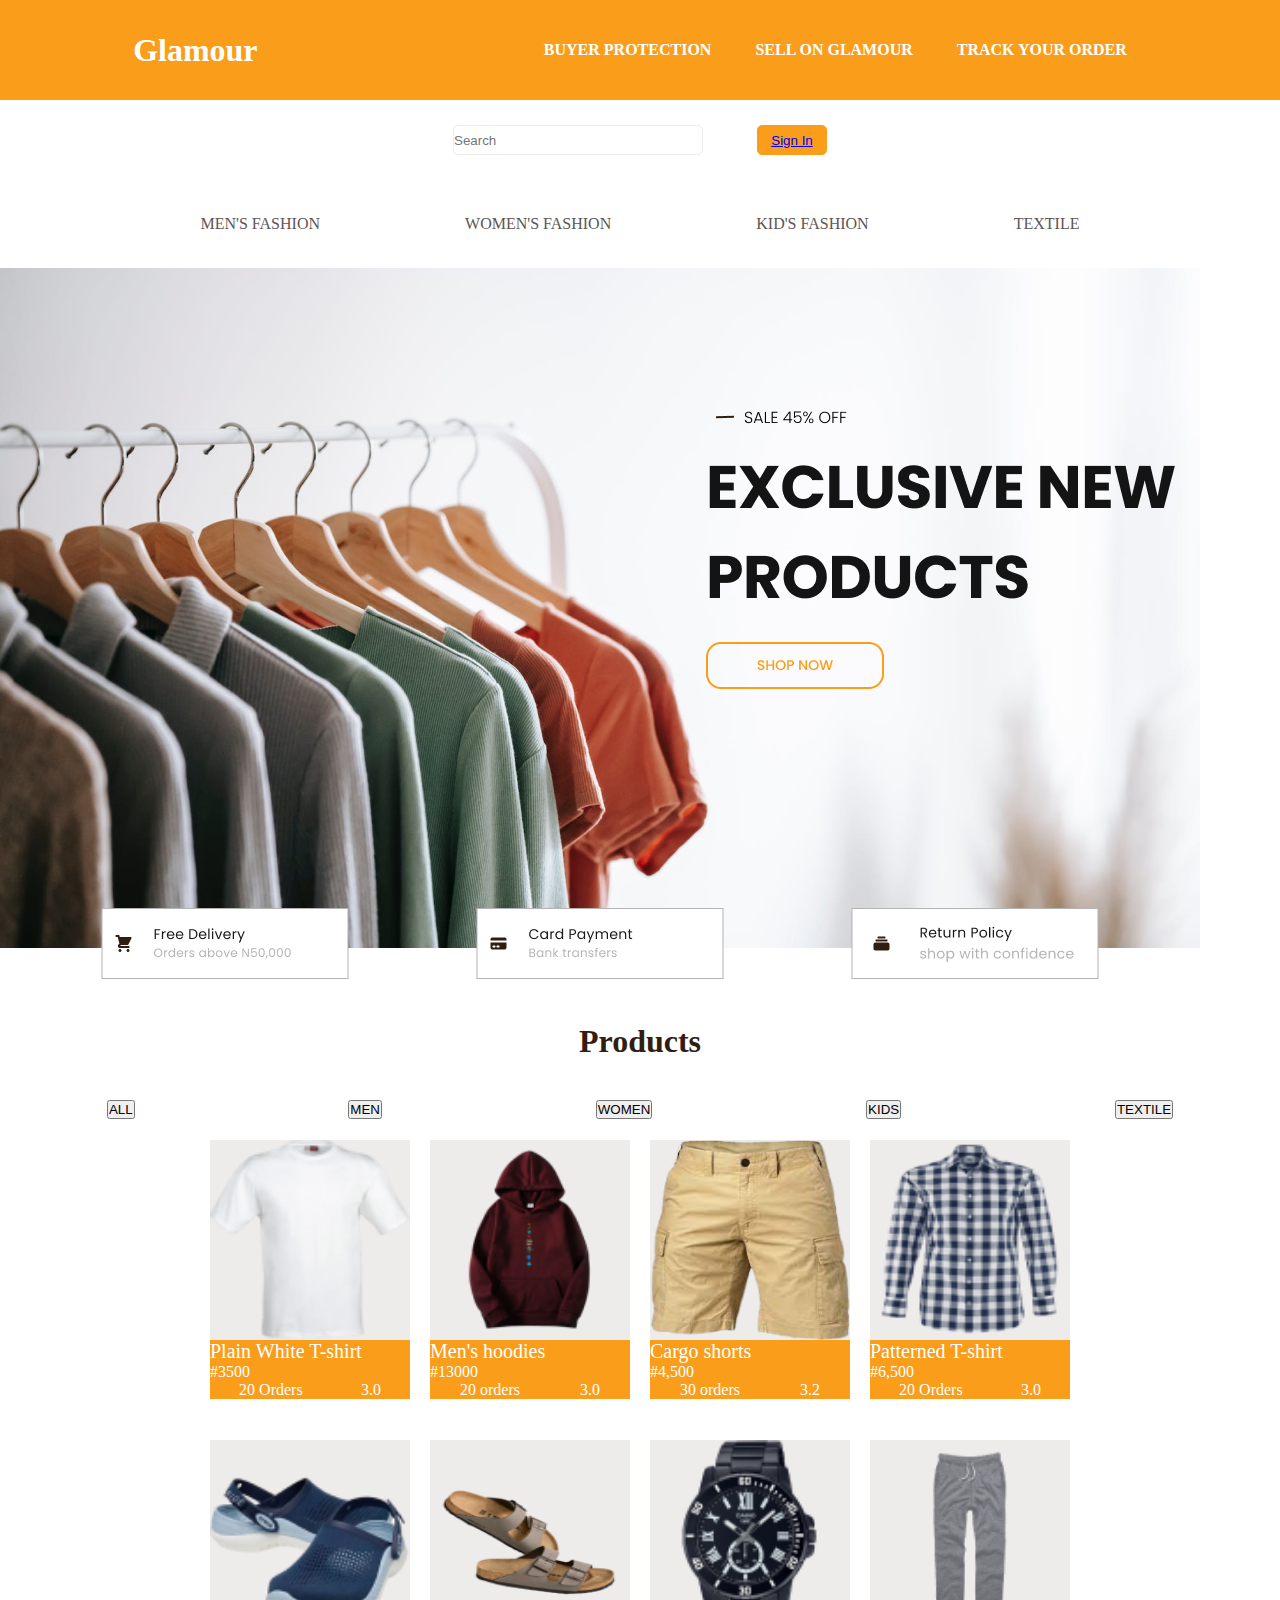
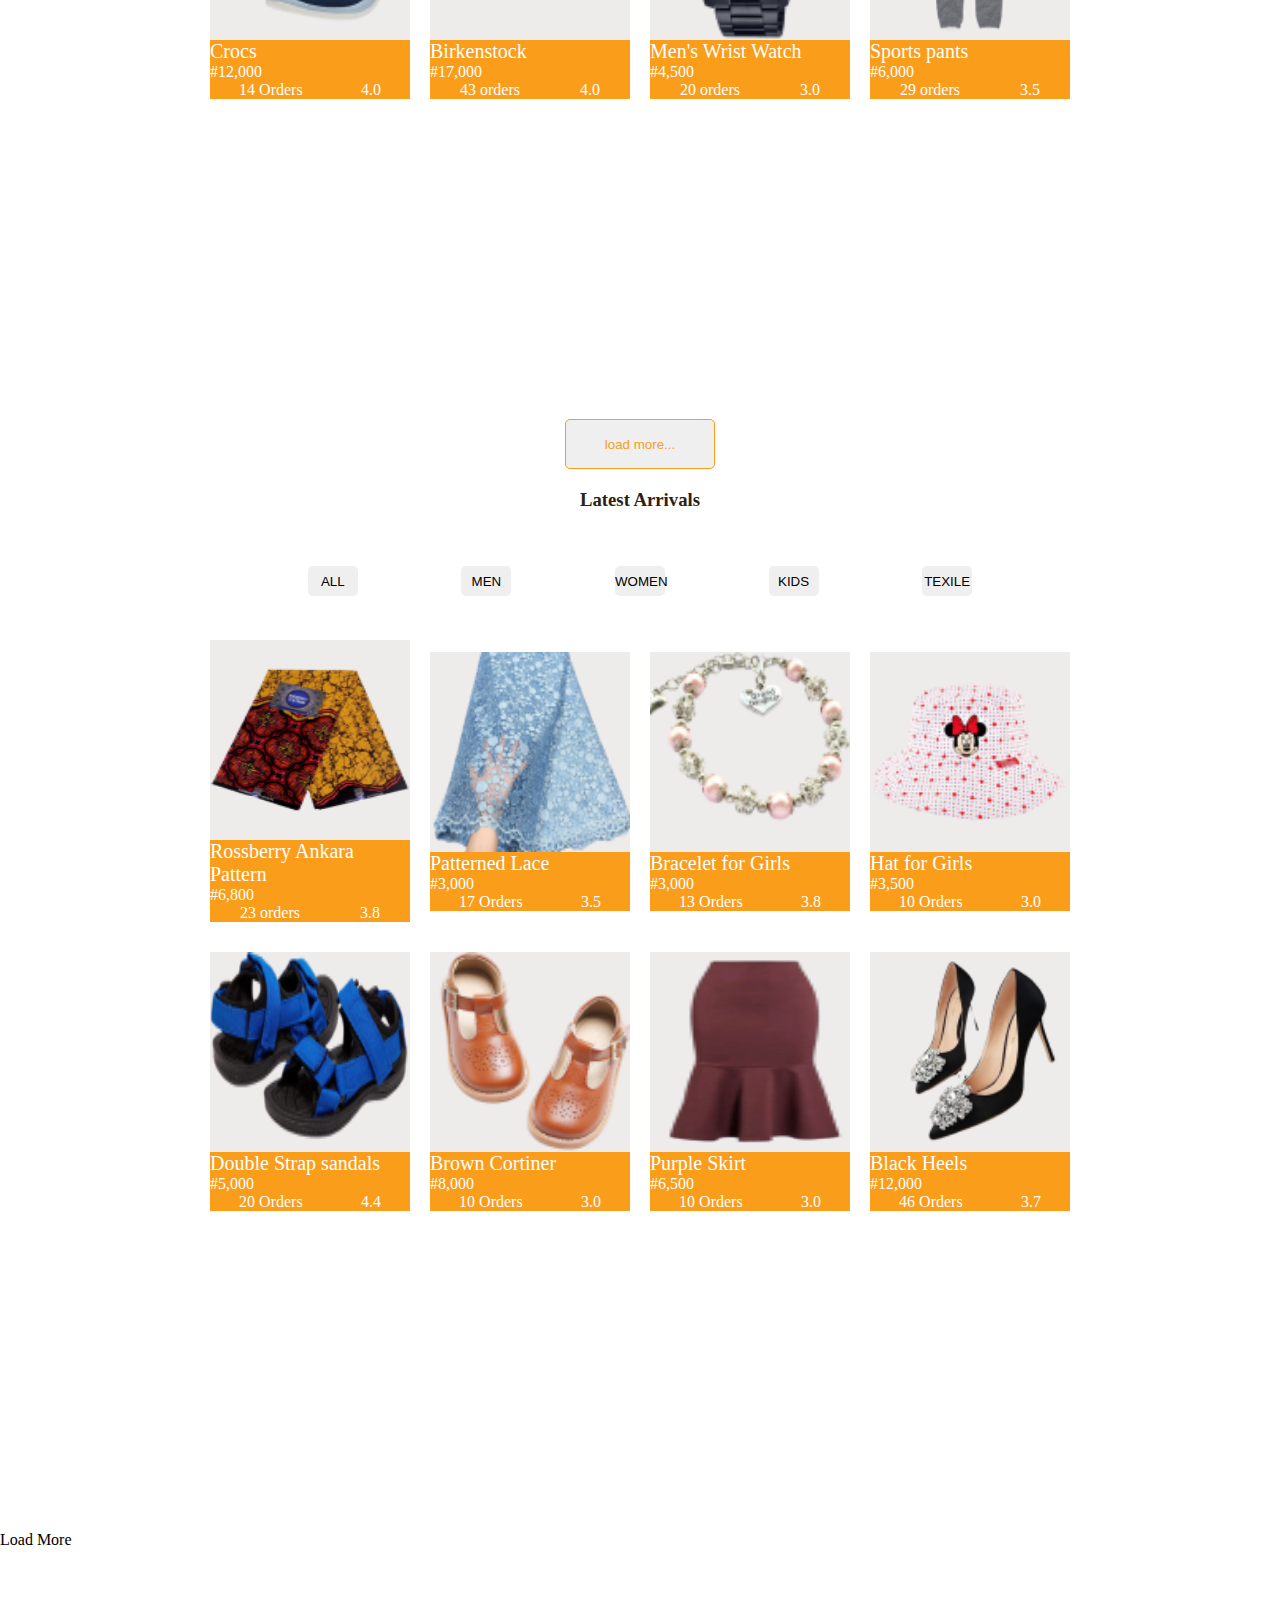
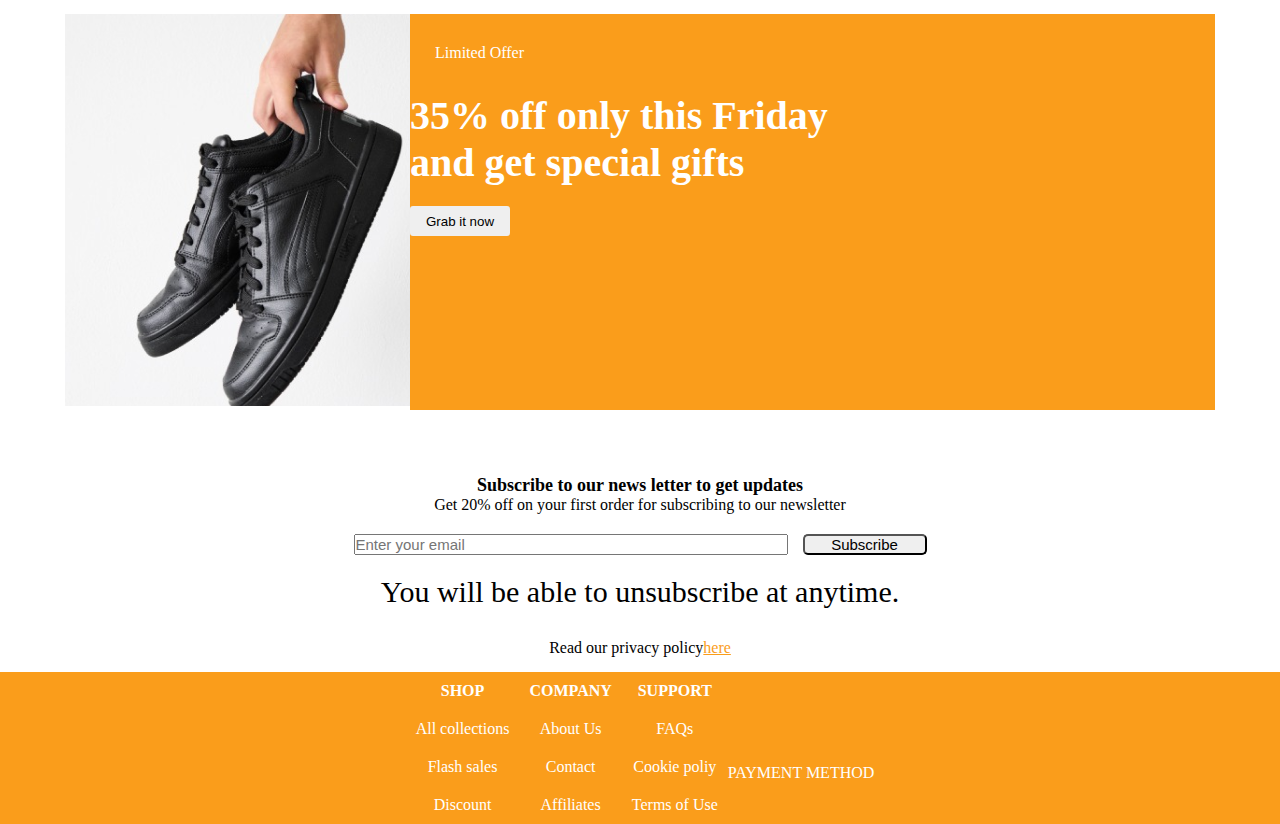
==== index.html @ 77c16233 "made some changes" ====
<!DOCTYPE html>
<html lang="en">
  <head>
    <meta charset="UTF-8" />
    <meta name="viewport" content="width=device-width, initial-scale=1.0" />
    <title>Landing Page</title>
    <link rel="stylesheet" href="style.css" />
    <link
      rel="stylesheet"
      href="https://cdnjs.cloudflare.com/ajax/libs/font-awesome/6.4.0/css/all.min.css"
      integrity="sha512-iecdLmaskl7CVkqkXNQ/ZH/XLlvWZOJyj7Yy7tcenmpD1ypASozpmT/E0iPtmFIB46ZmdtAc9eNBvH0H/ZpiBw=="
      crossorigin="anonymous"
      referrerpolicy="no-referrer"/>
      
    </head>
    <body>
        <div class="container">
            <div class="header">
                <h1 class="logo">Glamour</h1>
                <div class="navbar">
                    <ul class="navbar">
                        <li><a href="#">Buyer Protection</a></li>
                        <li class="navbar"><a href="#">Sell on Glamour</a></li>
                        <li class="navbar"><a href="#">Track your order</a></li>
                    </ul>
                </div>
            </div>
            <div class="search">
                <form>
                    <i class="fa-solid fa-magnifying-glass"></i>
                    <input type="text" placeholder="Search" />
                    <button><a href="./sign.html">Sign In</a></button>
                </form>
            </div>
            <div class="fashion">
                <ul>
                    <li><a href="./FASHIONS/mens-fashion.html">Men's fashion</a></li>
                    <li><a href="/FASHIONS/womens-fashion.html">Women's fashion</a></li>
                    <li><a href="./FASHIONS/kids-fashion.html"> Kid's fashion</a></li>
                    <li><a href="./FASHIONS/textile.html">Textile</a></li>
                </ul>
            </div>
            <div class="cloth-image"><img src="image folder/Group 168.png" alt="" /></div>
            <div class="product">
                <h1>Products</h1>
                <div class="nav">
                    <button>All</button>
                    <button>Men</button>
                    <button>Women</button>
                    <button>Kids</button>
                    <button>Textile</button>
                </div>
            </div>
            <div class="items">
                <div class="flex">
                    <div class="item-container">
                        <div class="items-image">
                            <img src="image folder/white.png" class="images" alt="glamour sell">
                        </div>
                        <div class="content">
                            <span>Plain White T-shirt</span>
                            <div class="price">#3500</div>
                            <div class="outline">
                                <div class="orders">20 Orders</div>
                                <div class="star"><i class="fa-solid fa-star"></i></div>
                                <div class="rate">3.0</div>
                            </div>
                            <div class="end-icon">
                                <i class="fa-solid fa-cart-shopping"></i>
                            </div>
                        </div>
                    </div>
                    <div class="item-container">
                        <div class="item-image"><img src="image folder/hoodie.png" class="images" alt="glamour sell"></div>
                        <div class="content">
                            <span>Men's hoodies</span>
                            <div class="price">#13000</div>
                            <div class="outline">
                                <div class="orders">20 orders</div>
                                <div class="star"><i class="fa-solid fa-star"></i></div>
                                <div class="rate">3.0</div>
                            </div>
                            <div class="end-icon">
                                <i class="fa-solid fa-cart-shopping"></i>
                            </div>
                        </div>
                    </div>
                    <div class="item-container">
                        <div class="item-image"><img src="image folder/brown.png" class="images" alt="glamour sell" /></div>
                        <div class="content">
                            <span>Cargo shorts</span>
                            <div class="price">#4,500</div>
                            <div class="outline">
                                <div class="orders">30 orders</div>
                                <div class="star"><i class="fa-solid fa-star"></i></div>
                                <div class="rate">3.2</div>
                            </div>
                            <div class="end-icon"><i class="fa-solid fa-cart-shopping"></i></div>
                        </div>
                    </div>
                    <div class="item-container">
                        <div class="item-image"><img src="image folder/shirt.png" class="images" alt="" /></div>
                        <div class="content">
                            <span>Patterned T-shirt</span>
                            <div class="price">#6,500</div>
                            <div class="outline">
                                <div class="orders">20 Orders</div>
                                <div class="star"><i class="fa-solid fa-star"></i></div>
                                <div class="rate">3.0</div>
                            </div>
                            <div class="end-icon"><i class="fa-solid fa-cart-shopping"></i></div>
                        </div>
                    </div>
                </div>
                <div class="flex">
                    <div class="item-container">
                        <div class="item-image"><img src="image folder/crocks.png" class="images" alt="glamour"></div>
                        <div class="content">
                            <span>Crocs</span>
                            <div class="price">#12,000</div>
                            <div class="outline">
                                <div class="order">14 Orders</div>
                                <div class="star"><i class="fa-solid fa-star"></i></div>
                                <div class="rate">4.0</div>
                            </div>
                            <div class="end-icon"><i class="fa-solid fa-cart-shopping"></i></div>
                        </div>
                    </div>
                    <div class="item-container">
                        <div class="item-image"><img src="image folder/briken.png" class="images" alt="glamour sell" /></div>
                        <div class="content">
                            <span>Birkenstock</span>
                            <div class="price">#17,000</div>
                            <div class="outline">
                                <div class="orders">43 orders</div>
                                <div class="star"><i class="fa-solid fa-star"></i></div>
                                <div class="rate">4.0</div>
                            </div>
                            <div class="end-icon"><i class="fa-solid fa-cart-shopping"></i></div>
                        </div>
                    </div>
                    <div class="item-container">
                        <div class="item-image"><img src="image folder/watch.png" class="images" alt="glamour sell" /></div>
                        <div class="content">
                            <span>Men's Wrist Watch</span>
                            <div class="price">#4,500</div>
                            <div class="outline">
                                <div class="orders">20 orders</div>
                                <div class="star"><i class="fa-solid fa-star"></i></div>
                                <div class="rate">3.0</div>
                            </div>
                            <div class="end-icon"><i class="fa-solid fa-cart-shopping"></i></div>
                        </div>
                    </div>
                    <div class="item-container">
                        <div class="item-image"><img src="image folder/short.png" class="images" alt="" /></div>
                        <div class="content">
                            <span>Sports pants</span>
                            <div class="price">#6,000</div>
                            <div class="outline">
                                <div class="orders">29 orders</div>
                                <div class="star"><i class="fa-solid fa-star"></i></div>
                                <div class="rate">3.5</div>
                            </div>
                            <div class="end-icon"><i class="fa-solid fa-cart-shopping"></i></div>
                        </div>
                    </div>
                </div>
            </div>
            <div class="btn">
                <button>load more...</button>
            </div>
            <div class="wrap">
                <div class="latest">
                    <h3>Latest Arrivals</h3>
                    <div class="arrivals-for">
                        <button>All</button>
                        <button>Men</button>
                        <button>Women</button>
                        <button>Kids</button>
                        <button>Texile</button>
                    </div>
                </div>
            </div>
            <div class="items">
                <div class="flex">
                    <div class="item-container">
                        <div class="item-image"><img src="image folder/ankara.png" class="images" alt="glamour collection"/></div>
                        <div class="content">
                            <span>Rossberry Ankara Pattern</span>
                            <div class="price">#6,800</div>
                            <div class="outline">
                                <div class="orders">23 orders</div>
                                <div class="star"><i class="fa-solid fa-star"></i></div>
                                <div class="rate">3.8</div>
                            </div>
                            <div class="end-icon"><i class="fa-solid fa-cart-shopping"></i></div>
                        </div>
                    </div>
                    <div class="item-container">
                        <div class="item-image"><img src="image folder/lace.png" class="images" alt="glamour collection" /></div>
                        <div class="content">
                            <span>Patterned Lace</span>
                            <div class="price">#3,000</div>
                            <div class="outline">
                                <div class="orders">17 Orders</div>
                                <div class="rate"><i class="fa-solid fa-star"></i></div>
                                <div class="rate">3.5</div>
                            </div>
                            <div class="end-icon"><i class="fa-solid fa-cart-shopping"></i></div>
                        </div>
                    </div>
                    <div class="item-container">
                        <div class="item-image"><img src="image folder/nickel.png" class="images" alt="" /></div>
                        <div class="content">
                            <span>Bracelet for Girls</span>
                            <div class="price">#3,000</div>
                            <div class="outline">
                                <div class="orders">13 Orders</div>
                                <div class="star"><i class="fa-solid fa-star"></i></div>
                                <div class="rate">3.8</div>
                            </div>
                            <div class="end-icon"><i class="fa-solid fa-cart-shopping"></i></div>
                        </div>
                    </div>
                    <div class="item-container">
                        <div class="item-image"><img src="image folder/mick.png" class="images" alt="glamour collection" /></div>
                        <div class="content">
                            <span>Hat for Girls</span>
                            <div class="price">#3,500</div>
                            <div class="outline">
                                <div class="order">10 Orders</div>
                                <div class="star"><i class="fa-solid fa-star"></i></div>
                                <div class="rate">3.0</div>
                            </div>
                            <div class="end-icon"><i class="fa-solid fa-cart-shopping"></i></div>
                        </div>
                    </div>
                </div>
                <div class="flex">
                    <div class="item-container">
                        <div class="item-image"><img src="sandals.png" class="images" alt="glamour sell"></div>
                        <div class="content">
                            <span>Double Strap sandals</span>
                            <div class="price">#5,000</div>
                            <div class="outline">
                                <div class="order">20 Orders</div>
                                <div class="star"><i class="fa-solid fa fa-star"></i></div>
                                <div class="rate">4.4</div>
                            </div>
                            <div class="end-icon"><i class="fa-solid fa-cart-shopping"></i></div>
                        </div>
                    </div>
                    <div class="item-container">
                        <div class="item-image"><img src="image folder/coob.png" class="images" alt="glamour collection" /></div>
                        <div class="content">
                            <span>Brown Cortiner</span>
                            <div class="price">#8,000</div>
                            <div class="outline">
                                <div class="order">10 Orders</div>
                                <div class="star"><i class="fa-solid fa-star"></i></div>
                                <div class="rate">3.0</div>
                            </div>
                            <div class="end-icon"><i class="fa-solid fa-cart-shopping"></i></div>
                        </div>
                    </div>
                    <div class="item-container">
                        <div class="item-image"><img src="skirt.png" class="images" alt="glamour collection" /></div>
                        <div class="content">
                            <span>Purple Skirt</span>
                            <div class="price">#6,500</div>
                            <div class="outline">
                                <div class="order">10 Orders</div>
                                <div class="star"><i class="fa-solid fa-star"></i></div>
                                <div class="rate">3.0</div>
                            </div>
                            <div class="end-icon"><i class="fa-solid fa-cart-shopping"></i></div>
                        </div>
                     </div>
                    <div class="item-container">
                        <div class="item-image"><img src="heel.png" class="images" alt="glamour collection" /></div>
                        <div class="content">
                            <span>Black Heels</span>
                            <div class="price">#12,000</div>
                            <div class="outline">
                                <div class="order">46 Orders</div>
                                <div class="star"><i class="fa-solid fa-star"></i></div>
                                <div class="rate">3.7</div>
                            </div>
                            <div class="end-icon"><i class="fa-solid fa-cart-shopping"></i></div>
                        </div>
                    </div>
                </div>
            </div>
            <div class="load-more">Load More</div>
            <div class="sneakers-content">
                <div class="sneakers"><img src="image folder/sneakers.png" class="black" alt="" /></div>
                <div class="limited-offer">
                    <p>Limited Offer</p>
                    <span><b>35% off only this Friday<br> and get special gifts</b></span>
                    <div class="grab">
                        <button class="grab">Grab it now</button>
                    </div>
                </div>
            </div>
            <div class="sub">
                <h3>Subscribe to our news letter to get updates</h3>
                <p>Get 20% off on your first order for subscribing to our newsletter</p>
                <div class="subscribe">
                    <input type="text" placeholder="Enter your email" required />
                    <button>Subscribe</button>
                </div>
            </div>
            <div class="unsubscribe">
                <p>You will be able to unsubscribe at anytime.</p>
                <span>Read our privacy policy <a href="#">here</a></span>
            </div>
            <div class="payment-table">
                <div class="footer">
                    <table>
                        <tr>
                            <th>SHOP</th>
                            <th>COMPANY</th>
                            <th>SUPPORT</th>
                        </tr>
                        <tr>
                            <td>All collections</td>
                            <td>About Us</td>
                            <td>FAQs</td>
                        </tr>
                        <tr>
                            <td>Flash sales</td>
                            <td>Contact</td>
                            <td>Cookie poliy</td>
                        </tr>
                        <tr>
                            <td>Discount</td>
                            <td>Affiliates</td>
                            <td>Terms of Use</td>
                        </tr>
                    </table>
                </div>
                <div class="payment">
                    <p>Payment method</p>
                </div>
            </div>
        </div>
  </body>
</html>
---- style.css ----
*{
    padding: 0;
    margin: 0;
    box-sizing: border-box;
    /*border: 1px solid red;*/
}
.container{
    width: 100%;
    height: 100vh;
    background: white;
}
.header{
    width: 100%;
    height:100px ;
    padding: 35px 0;
    margin: 0 auto;
    display: flex;
    align-items: center;
    justify-content: space-around;
    background: #fa9d1b;
}
.logo{
    color: white;
}
.navbar ul li{
    display: inline-block;
    list-style: none;
    position: relative;
}
.navbar ul li a{
    text-decoration: none;
    padding: 0 20px;
    text-transform: uppercase;
    color: #fff;
    font-weight: bold;
}
.search{
    display: flex;
    align-items: center;
    justify-content: center;
    width: 100%;
    padding: 25px;
}
.search input{
    width: 250px;
    height: 30px;
    border-radius: 5px;
    border: 1px solid #eeebeb;
    margin-right: 30px;
}
.search button{
    background-color: #fa9d1b;
    font-size: bold;
    width: 70px;
    height: 30px;
    border-radius: 5px;
    border: 1px solid #fa9d1b;
    margin-left: 20px;
}
.fashion ul{
    display: flex;
    align-items: center;
    justify-content: space-around;
    width: 80%;
    margin: 0 auto;
    padding: 35px 0;
    list-style: none;
}
.fashion ul li a{
    text-transform: uppercase;
    display: inline-block;
    text-decoration: none;
    color: #5c5555;
}
.product h1{
    display: flex;
    align-items: center;
    justify-content: center;
    margin: 40px 0;
    color: #311e10;
}
.nav{
    display: flex;
    align-items: center;
    justify-content: space-around;
}
.nav button{
    text-transform: uppercase;
}
.outline{
    display: flex;
    justify-content: space-evenly;
}
.end-icon{
    display: flex;
    justify-content: flex-end;
}
.items{
    width: 100%;
    height: 100%;
}
.flex{
    width: 100%;
    height: 300px;
    display: flex;
    gap: 20px;
    align-items: center;
    justify-content: center;
}
.images{
    width: 200px;
    height: 200px;
    display: flex;
    align-items: center;
    justify-content: center;
    background-color: #eeebeb;
}
.content span{
    font-size: 20px;
}
.content{
    width: 200px;
    color: white;
    background-color: #fa9d1b;
}
.item-container{
    display: flex;
    flex-direction: column;
}
.footer table{
    border-collapse: collapse;
    width: 100%;
    color: #fff;
}
.footer
th, td{
    text-align: center;
    padding: 10px;
}
.sneakers-content{
    display: flex;
    justify-content: center;
    padding: 30px;
    margin: 35px;
}
.sneakers{
    width: 30%;
}
.limited-offer{
    width: 70%;
    background-color: #fa9d1b;
}
.limited-offer p{
    padding: 30px 0;
    margin: auto 25px;
    color: #fff;
}
.limited-offer span{
    color: #fff;
    font-size:40px;
    font-weight: bolder;
}
.limited-offer br{
    padding-top: 30px;
    margin-top: 20px;
}
.limited-offer .grab{
    width: 100px;
    height: 30px;
    border-radius: 3px;
    border: none;
    margin-top: 10px;
}
.unsubscribe p{
    display: flex;
    align-items: center;
    justify-content: center;
    margin: 15px;
    font-size: 30px;
}
.unsubscribe span{
    display: flex;
    justify-content: center;
    padding: 15px;
}
.unsubscribe span a{
    color: #fa9d1b;
}
.subscribe{
    display: flex;
    align-items: center;
    justify-content: center;
    margin: 20px;
}
.subscribe input{
    width: 35%;
    outline: none;
    font-size: 15px;
    margin-right: 15px;
}
.subscribe button{
    border-radius: 5px;
    font-size: 15px;
    width: 10%;
    height: 15%;
}
.sub p{
    display: flex;
    align-items: center;
    justify-content: center;
}
.sub h3{
    display: flex;
    justify-content: center;
    align-items: center;
    font-size: large;
    font-weight: bold;
}
.btn{
    display: flex;
    align-items: center;
    justify-content: center;
}
.btn button{
    width: 150px;
    height: 50px;
    border-radius: 5px;
    border: 1px solid #fa9d1b;
    color: #fa9d1b;
}
.latest h3{
    display: flex;
    align-items: center;
    justify-content: center;
    color: #311e10;
    padding: 20px 0;
    font-size: 36;
    font-weight: bold;
}
.wrap{
    width: 100%;
}
.arrivals-for{
    width: 60%;
    margin: 0 auto;
    padding: 35px 0;
    display: flex;
    align-items: center;
    justify-content: space-around;
    transition-duration: 0.4s;
    cursor: pointer;
}
.arrivals-for button{
    width: 50px;
    height: 30px;
    color: #000;
    border-radius: 5px;
    border: none;
    text-transform: uppercase;
    text-decoration: none;
}

.arrivals-for button:hover{
    background-color: #fa9d1b;
    content: "";
}
.payment-table{
    display: flex;
    align-items: center;
    justify-content: center;
    background-color: #fa9d1b;
    text-decoration: none;
}
.payment{
    color: #fff;
    text-decoration: none;
    text-transform: uppercase;
    padding-top: 20px;
    margin-top: 30px;
}
@media (max-width:1010px){
    .navbar{
        display: none;
    }
}
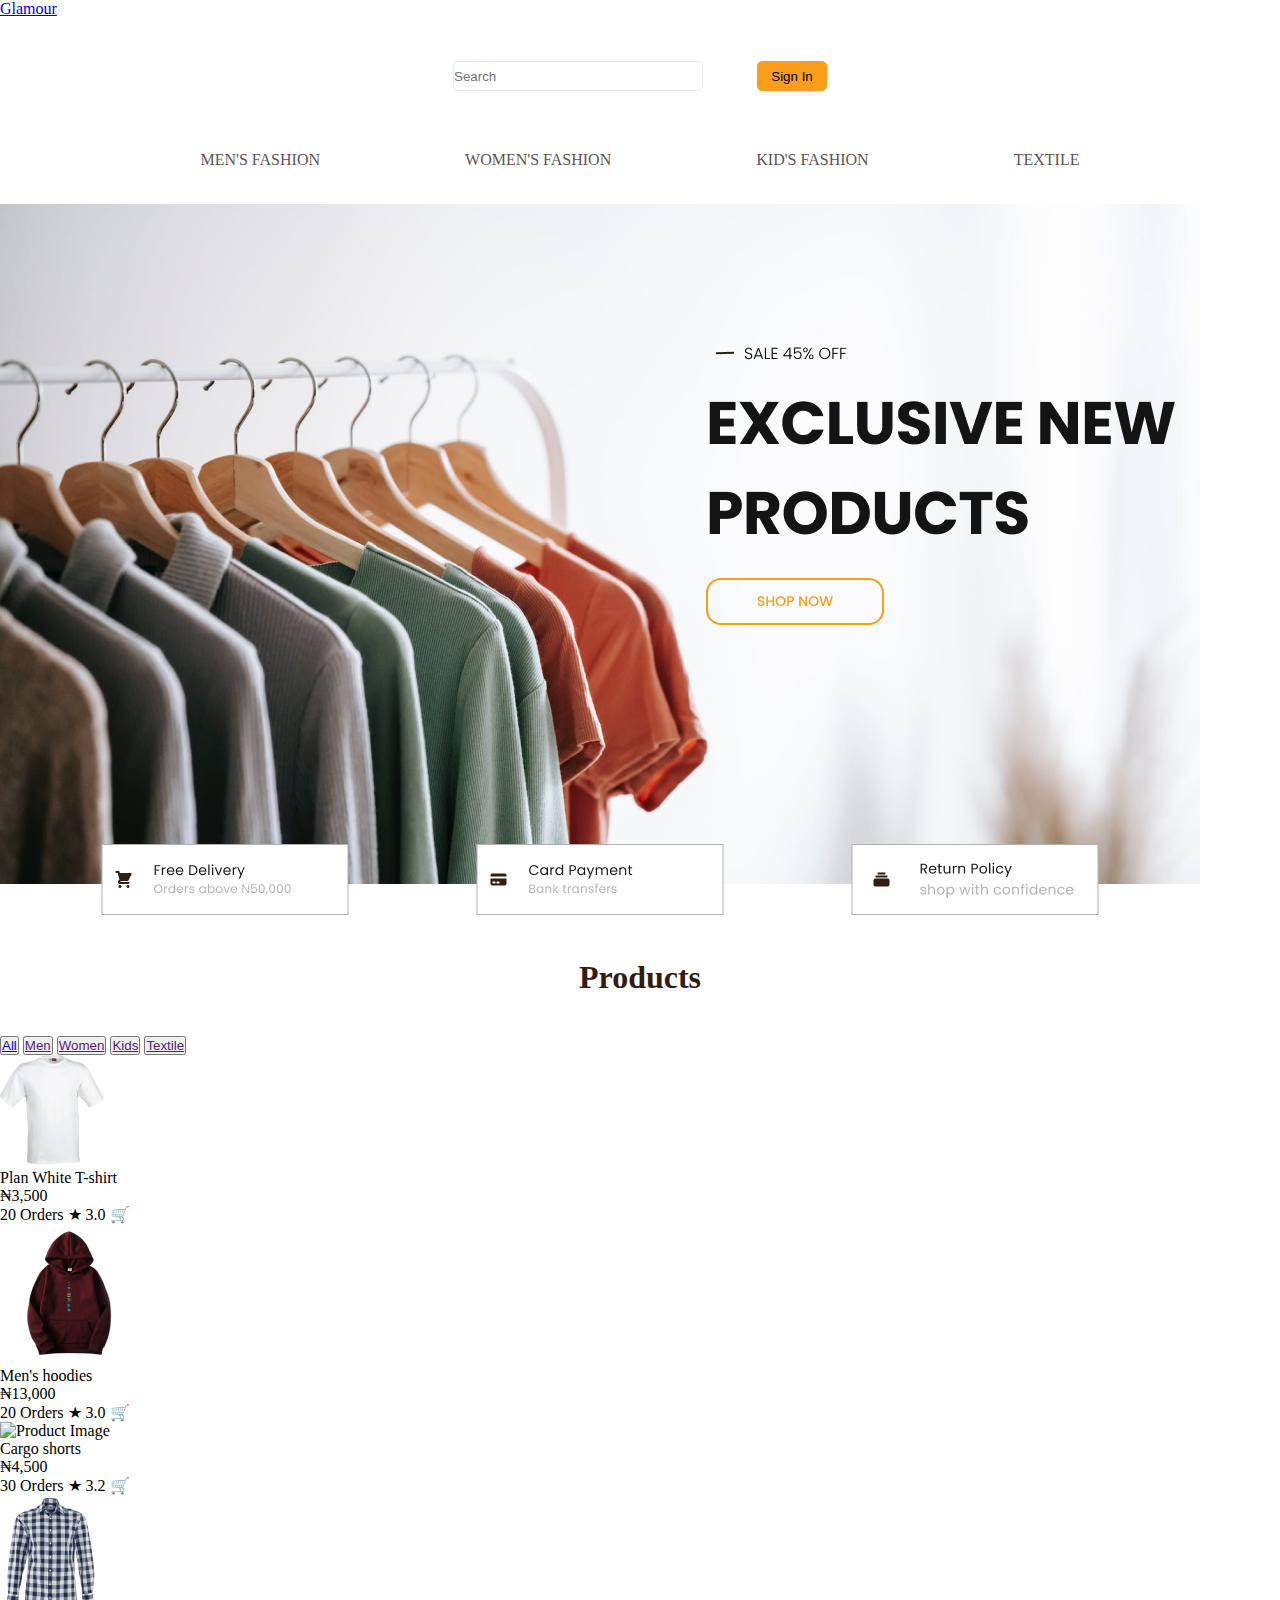
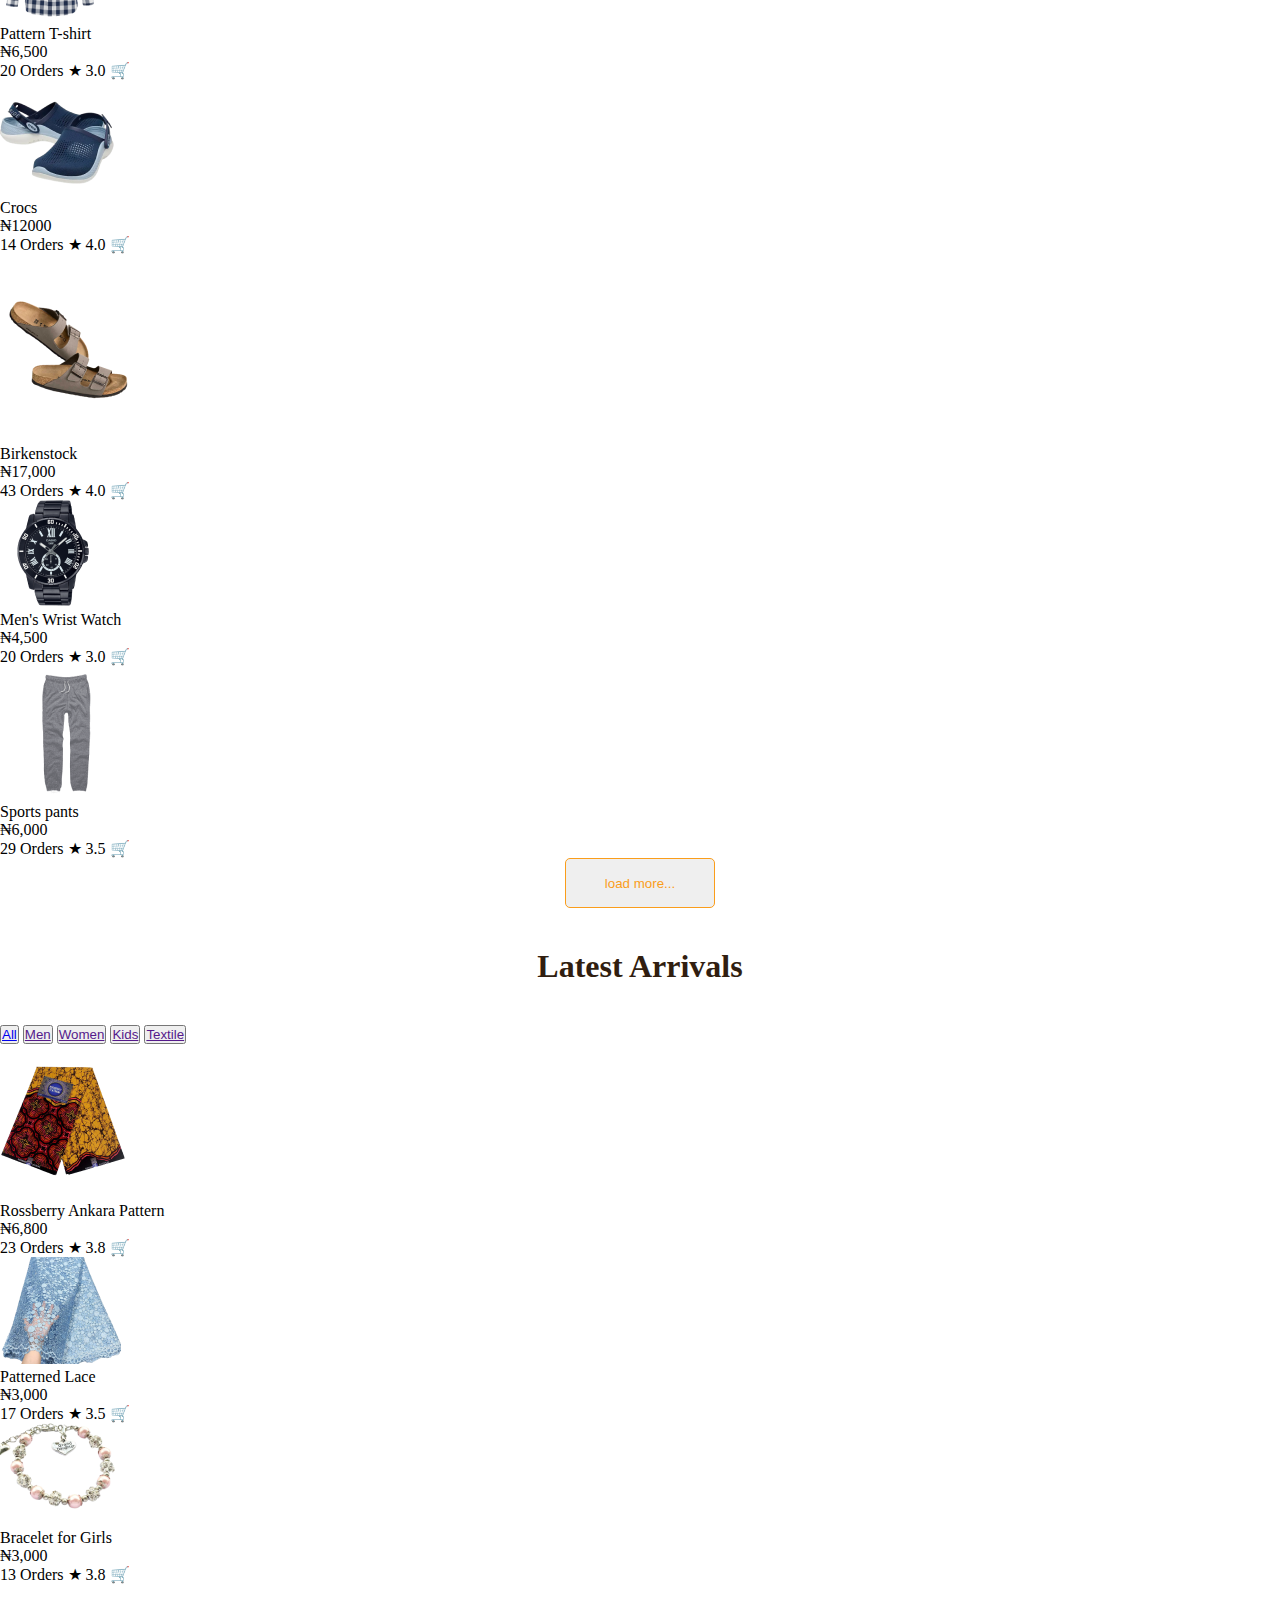
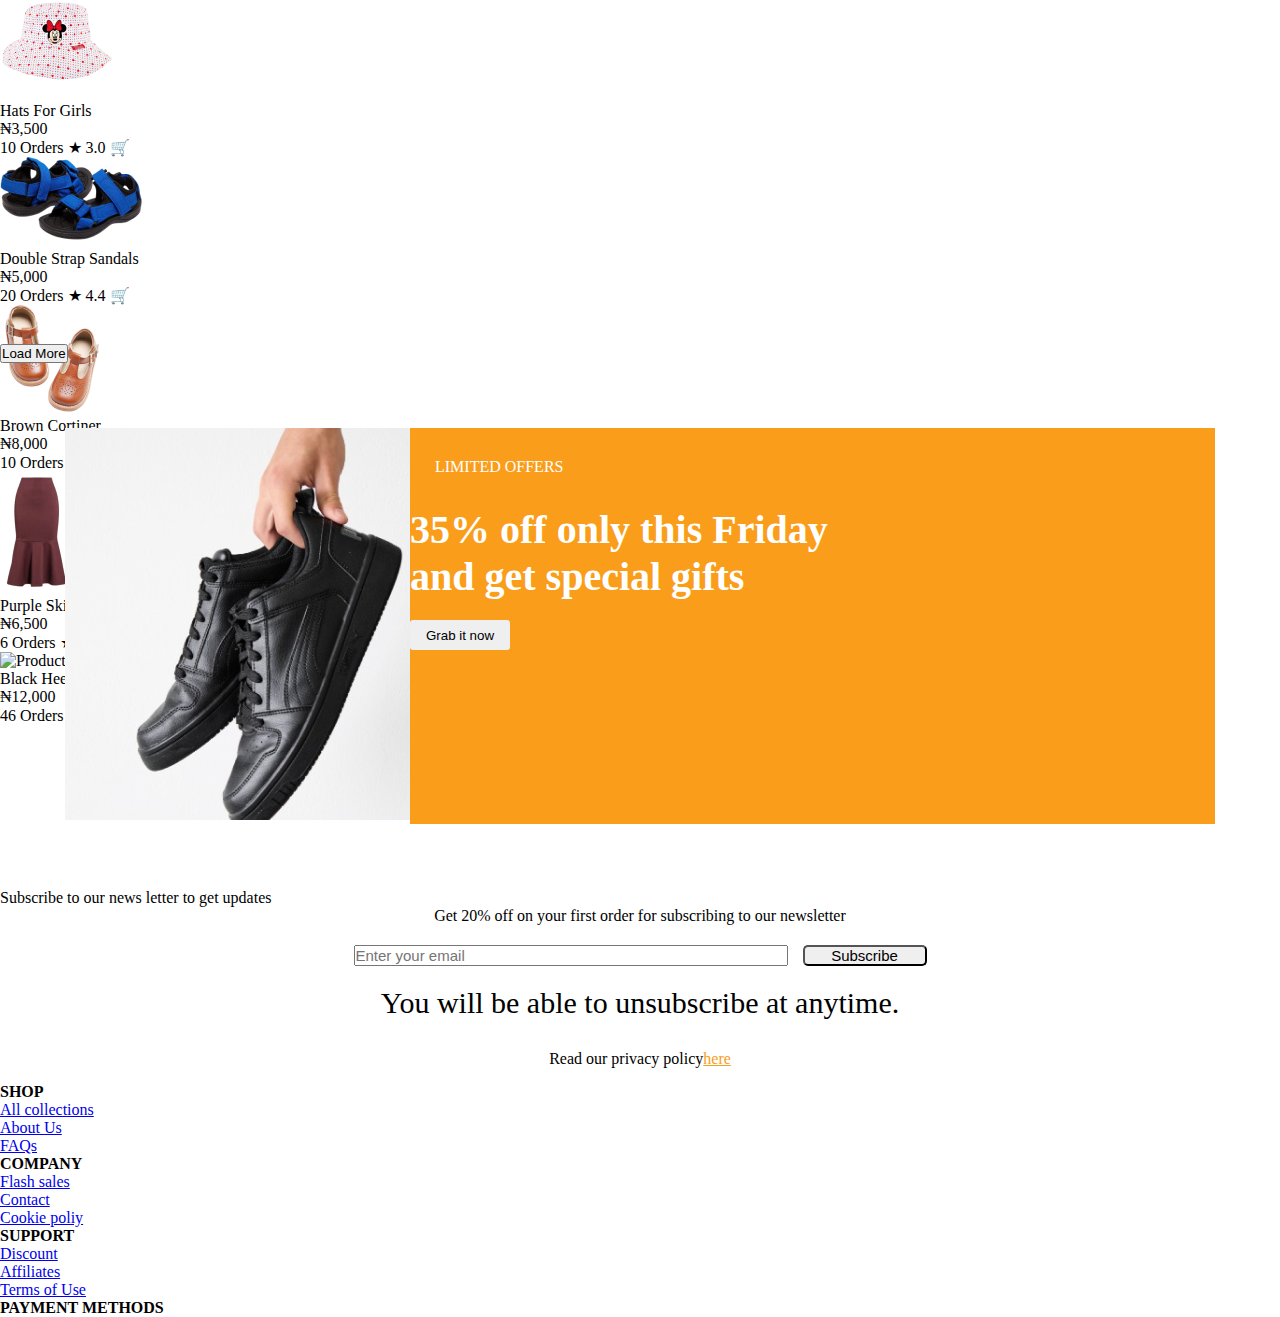
==== commit 1bf9f1de: "Update index.html" ====
--- a/index.html
+++ b/index.html
@@ -15,296 +15,373 @@
     </head>
     <body>
         <div class="container">
-            <div class="header">
-                <h1 class="logo">Glamour</h1>
-                <div class="navbar">
-                    <ul class="navbar">
-                        <li><a href="#">Buyer Protection</a></li>
-                        <li class="navbar"><a href="#">Sell on Glamour</a></li>
-                        <li class="navbar"><a href="#">Track your order</a></li>
-                    </ul>
-                </div>
-            </div>
+            <header>
+                <div class="contents"> 
+                    <nav class="navbar">
+                      <a href="#" class="nav-branding">Glamour</a>
+                      <ul class="nav-menu">
+                        <li class="nav-item">
+                          <a href="#" class="nav-link">BUYER PROTECTION</a>
+                        </li>
+                        <li class="nav-item">
+                          <a href="#" class="nav-link">SELL ON GLAMOUR</a>
+                        </li>
+                        <li class="nav-item">
+                          <a href="#" class="nav-link">TRACK YOUR ORDER</a>
+                        </li>
+                      </ul>
+                      <div class="hamburger">
+                        <span class="bar"></span>
+                        <span class="bar"></span>
+                        <span class="bar"></span>
+                      </div>
+                    </nav>
+                 </div>
+               </header>
+              
+        
+          
+          
+
+                
+       
+           
             <div class="search">
                 <form>
                     <i class="fa-solid fa-magnifying-glass"></i>
                     <input type="text" placeholder="Search" />
-                    <button><a href="./sign.html">Sign In</a></button>
+                    <button>Sign In</button>
                 </form>
             </div>
             <div class="fashion">
                 <ul>
-                    <li><a href="./FASHIONS/mens-fashion.html">Men's fashion</a></li>
-                    <li><a href="/FASHIONS/womens-fashion.html">Women's fashion</a></li>
-                    <li><a href="./FASHIONS/kids-fashion.html"> Kid's fashion</a></li>
-                    <li><a href="./FASHIONS/textile.html">Textile</a></li>
+                    <li><a href="#">Men's fashion</a></li>
+                    <li><a href="#">Women's fashion</a></li>
+                    <li><a href="#"> Kid's fashion</a></li>
+                    <li><a href="#">Textile</a></li>
                 </ul>
             </div>
-            <div class="cloth-image"><img src="image folder/Group 168.png" alt="" /></div>
+            <div class="cloth">
+           
+                <img class="cloth-image" src="Group 168.png" alt="" />
+            </div>
             <div class="product">
                 <h1>Products</h1>
-                <div class="nav">
-                    <button>All</button>
-                    <button>Men</button>
-                    <button>Women</button>
-                    <button>Kids</button>
-                    <button>Textile</button>
+                <div class="product-items">
+
+                    <button><a href="#All">All</a></button>
+                    <button><a href="">Men</a></button>
+                    <button><a href="">Women</a></button>
+                    <button><a href="">Kids</a></button>
+                    <button><a href="">Textile</a></button>
                 </div>
             </div>
             <div class="items">
-                <div class="flex">
-                    <div class="item-container">
-                        <div class="items-image">
-                            <img src="image folder/white.png" class="images" alt="glamour sell">
-                        </div>
-                        <div class="content">
-                            <span>Plain White T-shirt</span>
-                            <div class="price">#3500</div>
-                            <div class="outline">
-                                <div class="orders">20 Orders</div>
-                                <div class="star"><i class="fa-solid fa-star"></i></div>
-                                <div class="rate">3.0</div>
-                            </div>
-                            <div class="end-icon">
-                                <i class="fa-solid fa-cart-shopping"></i>
-                            </div>
-                        </div>
-                    </div>
-                    <div class="item-container">
-                        <div class="item-image"><img src="image folder/hoodie.png" class="images" alt="glamour sell"></div>
-                        <div class="content">
-                            <span>Men's hoodies</span>
-                            <div class="price">#13000</div>
-                            <div class="outline">
-                                <div class="orders">20 orders</div>
-                                <div class="star"><i class="fa-solid fa-star"></i></div>
-                                <div class="rate">3.0</div>
-                            </div>
-                            <div class="end-icon">
-                                <i class="fa-solid fa-cart-shopping"></i>
-                            </div>
-                        </div>
-                    </div>
-                    <div class="item-container">
-                        <div class="item-image"><img src="image folder/brown.png" class="images" alt="glamour sell" /></div>
-                        <div class="content">
-                            <span>Cargo shorts</span>
-                            <div class="price">#4,500</div>
-                            <div class="outline">
-                                <div class="orders">30 orders</div>
-                                <div class="star"><i class="fa-solid fa-star"></i></div>
-                                <div class="rate">3.2</div>
-                            </div>
-                            <div class="end-icon"><i class="fa-solid fa-cart-shopping"></i></div>
-                        </div>
-                    </div>
-                    <div class="item-container">
-                        <div class="item-image"><img src="image folder/shirt.png" class="images" alt="" /></div>
-                        <div class="content">
-                            <span>Patterned T-shirt</span>
-                            <div class="price">#6,500</div>
-                            <div class="outline">
-                                <div class="orders">20 Orders</div>
-                                <div class="star"><i class="fa-solid fa-star"></i></div>
-                                <div class="rate">3.0</div>
-                            </div>
-                            <div class="end-icon"><i class="fa-solid fa-cart-shopping"></i></div>
-                        </div>
-                    </div>
-                </div>
-                <div class="flex">
-                    <div class="item-container">
-                        <div class="item-image"><img src="image folder/crocks.png" class="images" alt="glamour"></div>
-                        <div class="content">
-                            <span>Crocs</span>
-                            <div class="price">#12,000</div>
-                            <div class="outline">
-                                <div class="order">14 Orders</div>
-                                <div class="star"><i class="fa-solid fa-star"></i></div>
-                                <div class="rate">4.0</div>
-                            </div>
-                            <div class="end-icon"><i class="fa-solid fa-cart-shopping"></i></div>
-                        </div>
-                    </div>
-                    <div class="item-container">
-                        <div class="item-image"><img src="image folder/briken.png" class="images" alt="glamour sell" /></div>
-                        <div class="content">
-                            <span>Birkenstock</span>
-                            <div class="price">#17,000</div>
-                            <div class="outline">
-                                <div class="orders">43 orders</div>
-                                <div class="star"><i class="fa-solid fa-star"></i></div>
-                                <div class="rate">4.0</div>
-                            </div>
-                            <div class="end-icon"><i class="fa-solid fa-cart-shopping"></i></div>
-                        </div>
-                    </div>
-                    <div class="item-container">
-                        <div class="item-image"><img src="image folder/watch.png" class="images" alt="glamour sell" /></div>
-                        <div class="content">
-                            <span>Men's Wrist Watch</span>
-                            <div class="price">#4,500</div>
-                            <div class="outline">
-                                <div class="orders">20 orders</div>
-                                <div class="star"><i class="fa-solid fa-star"></i></div>
-                                <div class="rate">3.0</div>
-                            </div>
-                            <div class="end-icon"><i class="fa-solid fa-cart-shopping"></i></div>
-                        </div>
-                    </div>
-                    <div class="item-container">
-                        <div class="item-image"><img src="image folder/short.png" class="images" alt="" /></div>
-                        <div class="content">
-                            <span>Sports pants</span>
-                            <div class="price">#6,000</div>
-                            <div class="outline">
-                                <div class="orders">29 orders</div>
-                                <div class="star"><i class="fa-solid fa-star"></i></div>
-                                <div class="rate">3.5</div>
-                            </div>
-                            <div class="end-icon"><i class="fa-solid fa-cart-shopping"></i></div>
-                        </div>
-                    </div>
-                </div>
-            </div>
+                <div class="product-container" id="All">
+
+
+                    <div class="product-card">
+                        <div class="product-image">
+                          <img src="image folder/white.png" alt="Product Image">
+                        </div>
+                        <div class="product-details">
+                          <div class="material-name">Plan White T-shirt</div>
+                          <div class="price">₦3,500</div>
+                          <div class="rating">
+                            <span class="order-count">20 Orders</span>
+                            <span class="star-icon">★ 3.0</span>
+                            <span class="cart-icon">&#128722;</span>
+                          </div>
+                        </div>
+                      </div>
+
+
+                      <div class="product-card">
+                        <div class="product-image">
+                          <img src="image folder/hoodie.png" alt="Product Image">
+                        </div>
+                        <div class="product-details">
+                          <div class="material-name">Men's hoodies</div>
+                          <div class="price">₦13,000</div>
+                          <div class="rating">
+                            <span class="order-count">20 Orders</span>
+                            <span class="star-icon">★ 3.0</span>
+                            <span class="cart-icon">&#128722;</span>
+                          </div>
+                        </div>
+                      </div>
+
+
+                      <div class="product-card">
+                        <div class="product-image">
+                          <img src="image folder/image-removebg-preview (22) 1.png" alt="Product Image">
+                        </div>
+                        <div class="product-details">
+                          <div class="material-name">Cargo shorts</div>
+                          <div class="price">₦4,500</div>
+                          <div class="rating">
+                            <span class="order-count">30 Orders</span>
+                            <span class="star-icon">★ 3.2</span>
+                            <span class="cart-icon">&#128722;</span>
+                          </div>
+                        </div>
+                      </div>
+
+
+                      <div class="product-card">
+                        <div class="product-image">
+                          <img src="image folder/shirt.png" alt="Product Image">
+                        </div>
+                        <div class="product-details">
+                          <div class="material-name">Pattern T-shirt</div>
+                          <div class="price">₦6,500</div>
+                          <div class="rating">
+                            <span class="order-count">20 Orders</span>
+                            <span class="star-icon">★ 3.0</span>
+                            <span class="cart-icon">&#128722;</span>
+                          </div>
+                        </div>
+                      </div>
+                    </div>
+
+                    <div class="items">
+                        <div class="product-container" id="All">
+        
+        
+                            <div class="product-card">
+                                <div class="product-image">
+                                  <img src="image folder/crocks.png" alt="Product Image">
+                                </div>
+                                <div class="product-details">
+                                  <div class="material-name">Crocs</div>
+                                  <div class="price">₦12000</div>
+                                  <div class="rating">
+                                    <span class="order-count">14 Orders</span>
+                                    <span class="star-icon">★ 4.0</span>
+                                    <span class="cart-icon">&#128722;</span>
+                                  </div>
+                                </div>
+                              </div>
+        
+        
+                              <div class="product-card">
+                                <div class="product-image">
+                                  <img src="image folder/briken.png" alt="Product Image">
+                                </div>
+                                <div class="product-details">
+                                  <div class="material-name">Birkenstock</div>
+                                  <div class="price">₦17,000</div>
+                                  <div class="rating">
+                                    <span class="order-count">43 Orders</span>
+                                    <span class="star-icon">★ 4.0</span>
+                                    <span class="cart-icon">&#128722;</span>
+                                  </div>
+                                </div>
+                              </div>
+        
+        
+                              <div class="product-card">
+                                <div class="product-image">
+                                  <img src="image folder/watch.png" alt="Product Image">
+                                </div>
+                                <div class="product-details">
+                                  <div class="material-name">Men's Wrist Watch</div>
+                                  <div class="price">₦4,500</div>
+                                  <div class="rating">
+                                    <span class="order-count">20 Orders</span>
+                                    <span class="star-icon">★ 3.0</span>
+                                    <span class="cart-icon">&#128722;</span>
+                                  </div>
+                                </div>
+                              </div>
+        
+        
+                              <div class="product-card">
+                                <div class="product-image">
+                                  <img src="image folder/short.png" alt="Product Image">
+                                </div>
+                                <div class="product-details">
+                                  <div class="material-name">Sports pants</div>
+                                  <div class="price">₦6,000</div>
+                                  <div class="rating">
+                                    <span class="order-count">29 Orders</span>
+                                    <span class="star-icon">★ 3.5</span>
+                                    <span class="cart-icon">&#128722;</span>
+                                  </div>
+                                </div>
+                              </div>
+                            </div>
+
             <div class="btn">
                 <button>load more...</button>
             </div>
-            <div class="wrap">
-                <div class="latest">
-                    <h3>Latest Arrivals</h3>
-                    <div class="arrivals-for">
-                        <button>All</button>
-                        <button>Men</button>
-                        <button>Women</button>
-                        <button>Kids</button>
-                        <button>Texile</button>
-                    </div>
-                </div>
-            </div>
-            <div class="items">
-                <div class="flex">
-                    <div class="item-container">
-                        <div class="item-image"><img src="image folder/ankara.png" class="images" alt="glamour collection"/></div>
-                        <div class="content">
-                            <span>Rossberry Ankara Pattern</span>
-                            <div class="price">#6,800</div>
-                            <div class="outline">
-                                <div class="orders">23 orders</div>
-                                <div class="star"><i class="fa-solid fa-star"></i></div>
-                                <div class="rate">3.8</div>
-                            </div>
-                            <div class="end-icon"><i class="fa-solid fa-cart-shopping"></i></div>
-                        </div>
-                    </div>
-                    <div class="item-container">
-                        <div class="item-image"><img src="image folder/lace.png" class="images" alt="glamour collection" /></div>
-                        <div class="content">
-                            <span>Patterned Lace</span>
-                            <div class="price">#3,000</div>
-                            <div class="outline">
-                                <div class="orders">17 Orders</div>
-                                <div class="rate"><i class="fa-solid fa-star"></i></div>
-                                <div class="rate">3.5</div>
-                            </div>
-                            <div class="end-icon"><i class="fa-solid fa-cart-shopping"></i></div>
-                        </div>
-                    </div>
-                    <div class="item-container">
-                        <div class="item-image"><img src="image folder/nickel.png" class="images" alt="" /></div>
-                        <div class="content">
-                            <span>Bracelet for Girls</span>
-                            <div class="price">#3,000</div>
-                            <div class="outline">
-                                <div class="orders">13 Orders</div>
-                                <div class="star"><i class="fa-solid fa-star"></i></div>
-                                <div class="rate">3.8</div>
-                            </div>
-                            <div class="end-icon"><i class="fa-solid fa-cart-shopping"></i></div>
-                        </div>
-                    </div>
-                    <div class="item-container">
-                        <div class="item-image"><img src="image folder/mick.png" class="images" alt="glamour collection" /></div>
-                        <div class="content">
-                            <span>Hat for Girls</span>
-                            <div class="price">#3,500</div>
-                            <div class="outline">
-                                <div class="order">10 Orders</div>
-                                <div class="star"><i class="fa-solid fa-star"></i></div>
-                                <div class="rate">3.0</div>
-                            </div>
-                            <div class="end-icon"><i class="fa-solid fa-cart-shopping"></i></div>
-                        </div>
-                    </div>
-                </div>
-                <div class="flex">
-                    <div class="item-container">
-                        <div class="item-image"><img src="sandals.png" class="images" alt="glamour sell"></div>
-                        <div class="content">
-                            <span>Double Strap sandals</span>
-                            <div class="price">#5,000</div>
-                            <div class="outline">
-                                <div class="order">20 Orders</div>
-                                <div class="star"><i class="fa-solid fa fa-star"></i></div>
-                                <div class="rate">4.4</div>
-                            </div>
-                            <div class="end-icon"><i class="fa-solid fa-cart-shopping"></i></div>
-                        </div>
-                    </div>
-                    <div class="item-container">
-                        <div class="item-image"><img src="image folder/coob.png" class="images" alt="glamour collection" /></div>
-                        <div class="content">
-                            <span>Brown Cortiner</span>
-                            <div class="price">#8,000</div>
-                            <div class="outline">
-                                <div class="order">10 Orders</div>
-                                <div class="star"><i class="fa-solid fa-star"></i></div>
-                                <div class="rate">3.0</div>
-                            </div>
-                            <div class="end-icon"><i class="fa-solid fa-cart-shopping"></i></div>
-                        </div>
-                    </div>
-                    <div class="item-container">
-                        <div class="item-image"><img src="skirt.png" class="images" alt="glamour collection" /></div>
-                        <div class="content">
-                            <span>Purple Skirt</span>
-                            <div class="price">#6,500</div>
-                            <div class="outline">
-                                <div class="order">10 Orders</div>
-                                <div class="star"><i class="fa-solid fa-star"></i></div>
-                                <div class="rate">3.0</div>
-                            </div>
-                            <div class="end-icon"><i class="fa-solid fa-cart-shopping"></i></div>
-                        </div>
-                     </div>
-                    <div class="item-container">
-                        <div class="item-image"><img src="heel.png" class="images" alt="glamour collection" /></div>
-                        <div class="content">
-                            <span>Black Heels</span>
-                            <div class="price">#12,000</div>
-                            <div class="outline">
-                                <div class="order">46 Orders</div>
-                                <div class="star"><i class="fa-solid fa-star"></i></div>
-                                <div class="rate">3.7</div>
-                            </div>
-                            <div class="end-icon"><i class="fa-solid fa-cart-shopping"></i></div>
-                        </div>
-                    </div>
-                </div>
-            </div>
-            <div class="load-more">Load More</div>
+           <div class="product">
+                <h1>Latest Arrivals</h1>
+                <div class="product-items">
+
+                    <button><a href="#All">All</a></button>
+                    <button><a href="">Men</a></button>
+                    <button><a href="">Women</a></button>
+                    <button><a href="">Kids</a></button>
+                    <button><a href="">Textile</a></button>
+                </div>
+            </div>
+                <div class="items">
+                    <div class="product-container" id="All">
+    
+    
+                        <div class="product-card">
+                            <div class="product-image">
+                              <img src="image folder/ankara.png" alt="Product Image">
+                            </div>
+                            <div class="product-details">
+                              <div class="material-name">Rossberry Ankara Pattern</div>
+                              <div class="price">₦6,800</div>
+                              <div class="rating">
+                                <span class="order-count">23 Orders</span>
+                                <span class="star-icon">★ 3.8</span>
+                                <span class="cart-icon">&#128722;</span>
+                              </div>
+                            </div>
+                          </div>
+    
+    
+                          <div class="product-card">
+                            <div class="product-image">
+                              <img src="image folder/lace.png" alt="Product Image">
+                            </div>
+                            <div class="product-details">
+                              <div class="material-name">Patterned Lace</div>
+                              <div class="price">₦3,000</div>
+                              <div class="rating">
+                                <span class="order-count">17 Orders</span>
+                                <span class="star-icon">★ 3.5</span>
+                                <span class="cart-icon">&#128722;</span>
+                              </div>
+                            </div>
+                          </div>
+    
+    
+                          <div class="product-card">
+                            <div class="product-image">
+                              <img src="image folder/nickel.png" alt="Product Image">
+                            </div>
+                            <div class="product-details">
+                              <div class="material-name">Bracelet for Girls</div>
+                              <div class="price">₦3,000</div>
+                              <div class="rating">
+                                <span class="order-count">13 Orders</span>
+                                <span class="star-icon">★ 3.8</span>
+                                <span class="cart-icon">&#128722;</span>
+                              </div>
+                            </div>
+                          </div>
+    
+    
+                          <div class="product-card">
+                            <div class="product-image">
+                              <img src="image folder/mick.png" alt="Product Image">
+                            </div>
+                            <div class="product-details">
+                              <div class="material-name">Hats For Girls</div>
+                              <div class="price">₦3,500</div>
+                              <div class="rating">
+                                <span class="order-count">10 Orders</span>
+                                <span class="star-icon">★ 3.0</span>
+                                <span class="cart-icon">&#128722;</span>
+                              </div>
+                            </div>
+                          </div>
+                        </div>
+                    
+                        <div class="items">
+                            <div class="product-container" id="All">
+            
+            
+                                <div class="product-card">
+                                    <div class="product-image">
+                                      <img src="image folder/sandals.png" alt="Product Image">
+                                    </div>
+                                    <div class="product-details">
+                                      <div class="material-name">Double Strap Sandals</div>
+                                      <div class="price">₦5,000</div>
+                                      <div class="rating">
+                                        <span class="order-count">20 Orders</span>
+                                        <span class="star-icon">★ 4.4</span>
+                                        <span class="cart-icon">&#128722;</span>
+                                      </div>
+                                    </div>
+                                  </div>
+            
+            
+                                  <div class="product-card">
+                                    <div class="product-image">
+                                      <img src="image folder/coob.png" alt="Product Image">
+                                    </div>
+                                    <div class="product-details">
+                                      <div class="material-name">Brown Cortiner</div>
+                                      <div class="price">₦8,000</div>
+                                      <div class="rating">
+                                        <span class="order-count">10 Orders</span>
+                                        <span class="star-icon">★ 3.0</span>
+                                        <span class="cart-icon">&#128722;</span>
+                                      </div>
+                                    </div>
+                                  </div>
+            
+            
+                                  <div class="product-card">
+                                    <div class="product-image">
+                                      <img src="image folder/image-removebg-preview (55) 2.png" alt="Product Image">
+                                    </div>
+                                    <div class="product-details">
+                                      <div class="material-name">Purple Skirt</div>
+                                      <div class="price">₦6,500</div>
+                                      <div class="rating">
+                                        <span class="order-count">6 Orders</span>
+                                        <span class="star-icon">★ 3.7</span>
+                                        <span class="cart-icon">&#128722;</span>
+                                      </div>
+                                    </div>
+                                  </div>
+            
+            
+                                  <div class="product-card">
+                                    <div class="product-image">
+                                      <img src="" alt="Product Image">
+                                    </div>
+                                    <div class="product-details">
+                                      <div class="material-name">Black Heels</div>
+                                      <div class="price">₦12,000</div>
+                                      <div class="rating">
+                                        <span class="order-count">46 Orders</span>
+                                        <span class="star-icon">★ 3.7</span>
+                                        <span class="cart-icon">&#128722;</span>
+                                      </div>
+                                    </div>
+                                  </div>
+                                </div>    
+                
+                            </div>
+            </div>
+            <button class="load-more">Load More</button>
             <div class="sneakers-content">
-                <div class="sneakers"><img src="image folder/sneakers.png" class="black" alt="" /></div>
+                <div class="sneakers">
+                    <img src="sneakers.png" 
+                    class="black" alt="" />
+                </div>
                 <div class="limited-offer">
-                    <p>Limited Offer</p>
-                    <span><b>35% off only this Friday<br> and get special gifts</b></span>
+                    <div class="limited-offer-content">
+                    <p>LIMITED OFFERS</p>
+                    <span>35% off only this Friday<br> and get special gifts</span>
                     <div class="grab">
                         <button class="grab">Grab it now</button>
                     </div>
                 </div>
             </div>
+            </div>
             <div class="sub">
-                <h3>Subscribe to our news letter to get updates</h3>
+                <span>Subscribe to our news letter to get updates</span>
                 <p>Get 20% off on your first order for subscribing to our newsletter</p>
                 <div class="subscribe">
                     <input type="text" placeholder="Enter your email" required />
@@ -315,35 +392,49 @@
                 <p>You will be able to unsubscribe at anytime.</p>
                 <span>Read our privacy policy <a href="#">here</a></span>
             </div>
-            <div class="payment-table">
-                <div class="footer">
-                    <table>
-                        <tr>
-                            <th>SHOP</th>
-                            <th>COMPANY</th>
-                            <th>SUPPORT</th>
-                        </tr>
-                        <tr>
-                            <td>All collections</td>
-                            <td>About Us</td>
-                            <td>FAQs</td>
-                        </tr>
-                        <tr>
-                            <td>Flash sales</td>
-                            <td>Contact</td>
-                            <td>Cookie poliy</td>
-                        </tr>
-                        <tr>
-                            <td>Discount</td>
-                            <td>Affiliates</td>
-                            <td>Terms of Use</td>
-                        </tr>
-                    </table>
-                </div>
-                <div class="payment">
-                    <p>Payment method</p>
-                </div>
-            </div>
-        </div>
-  </body>
-</html>
+            
+            
+            <footer class="footers">
+            <div class="containers">
+                <div class="row">
+                    <div class="footer-col">
+                        <h4>SHOP</h4>
+                        <ul>
+                            <li><a href="#">All collections </a></li>
+                            <li><a href="#">About Us</a></li>
+                            <li><a href="#">FAQs</a></li>
+                        </ul>
+                    </div>
+                    <div class="footer-col">
+                        <h4>COMPANY</h4>
+                        <ul>
+                            <li><a href="#">Flash sales</a></li>
+                            <li><a href="#">Contact</a></li>
+                            <li><a href="#">Cookie poliy</a></li>
+                        </ul>
+                    </div>
+                    <div class="footer-col">
+                        <h4>SUPPORT</h4>
+                        <ul>
+                            <li><a href="#">Discount</a></li>
+                            <li><a href="#">Affiliates</a></li>
+                            <li><a href="#">Terms of Use</a></li>
+                        </ul>
+                    </div>
+                    <div class="footer-col">
+                        <h4>PAYMENT METHODS</h4>
+                        <div class="social-links">
+                            <a href="#"><i class="fab fa-facebook-f"></i></a>
+                            <a href="#"><i class="fab fa-twitter"></i></a>
+                            <a href="#"><i class="fab fa-instagram"></i></a>
+                            <a href="#"><i class="fab fa-linkedin-in"></i></a>
+                        </div>
+                    </div>
+                </div>
+            </div>
+       </footer>
+       <script src="assets/js/script.js"></script>
+     </body>
+     </html>
+     
+ 
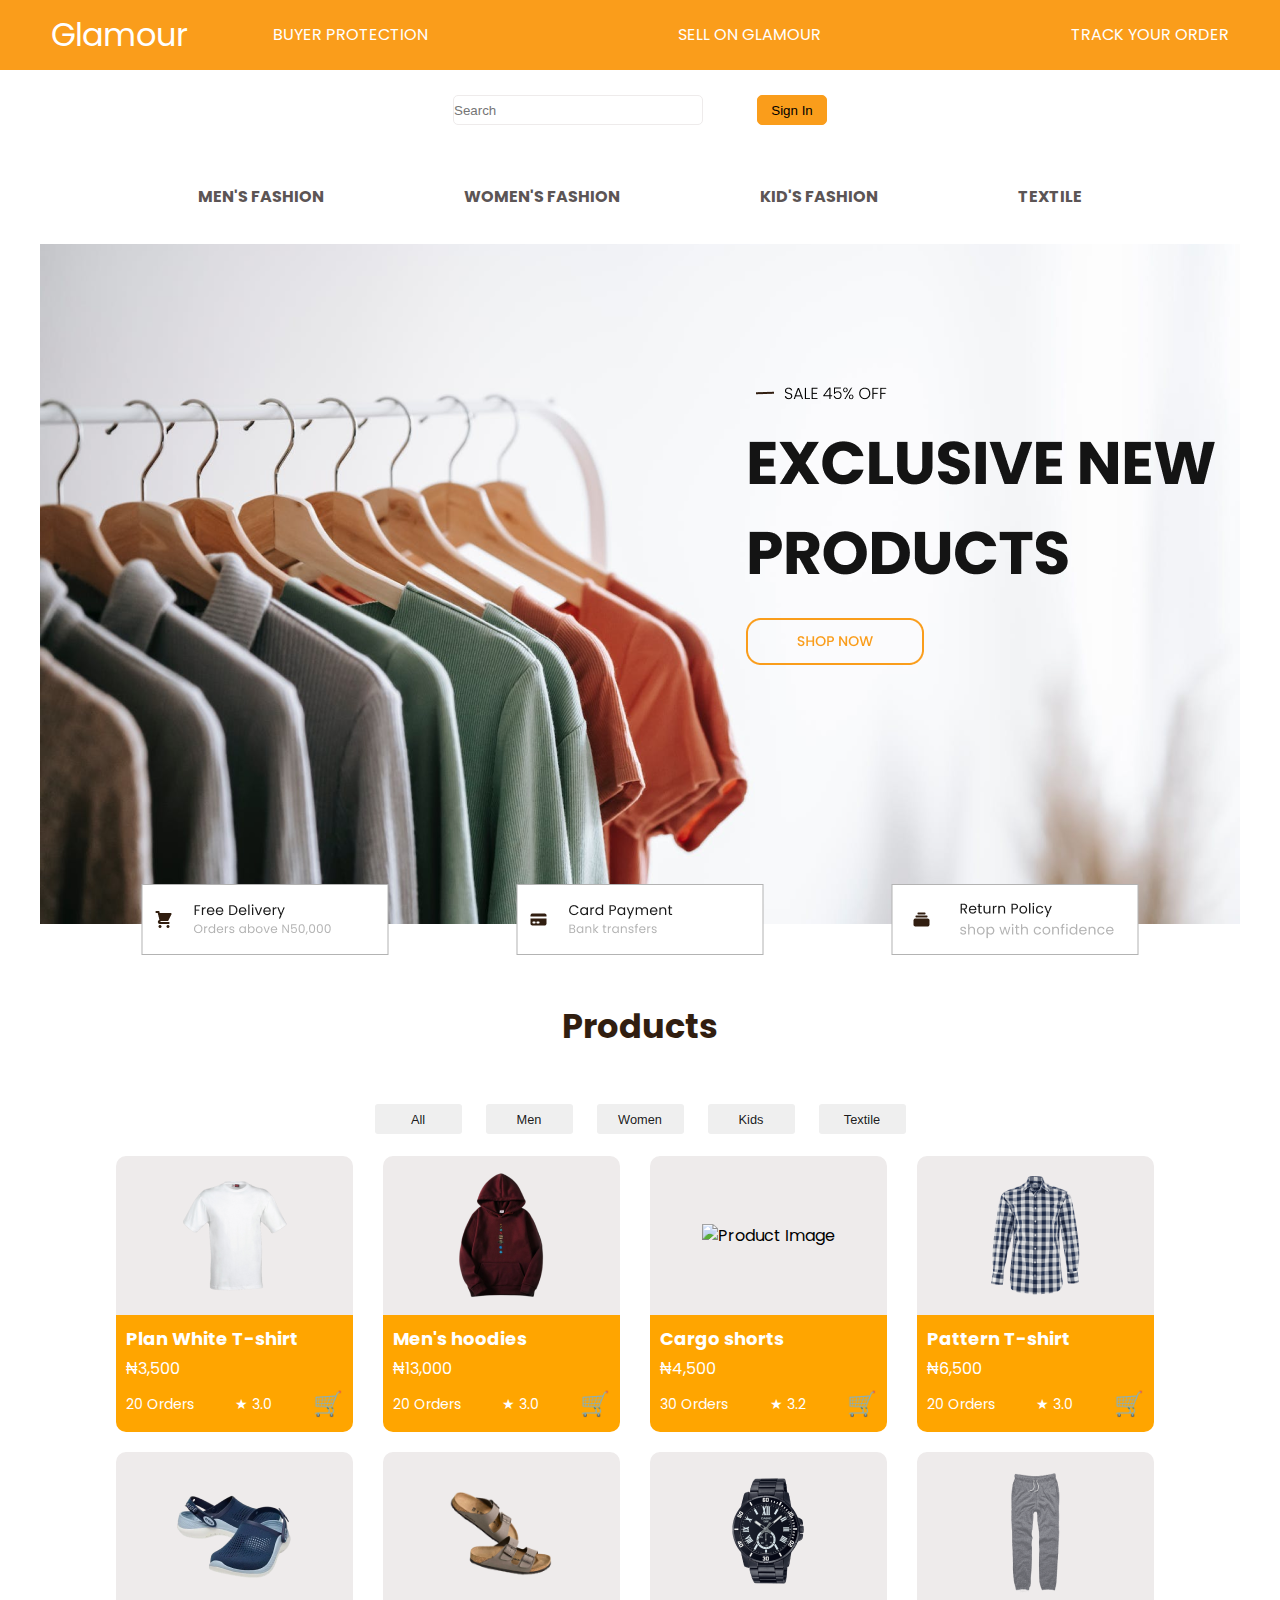
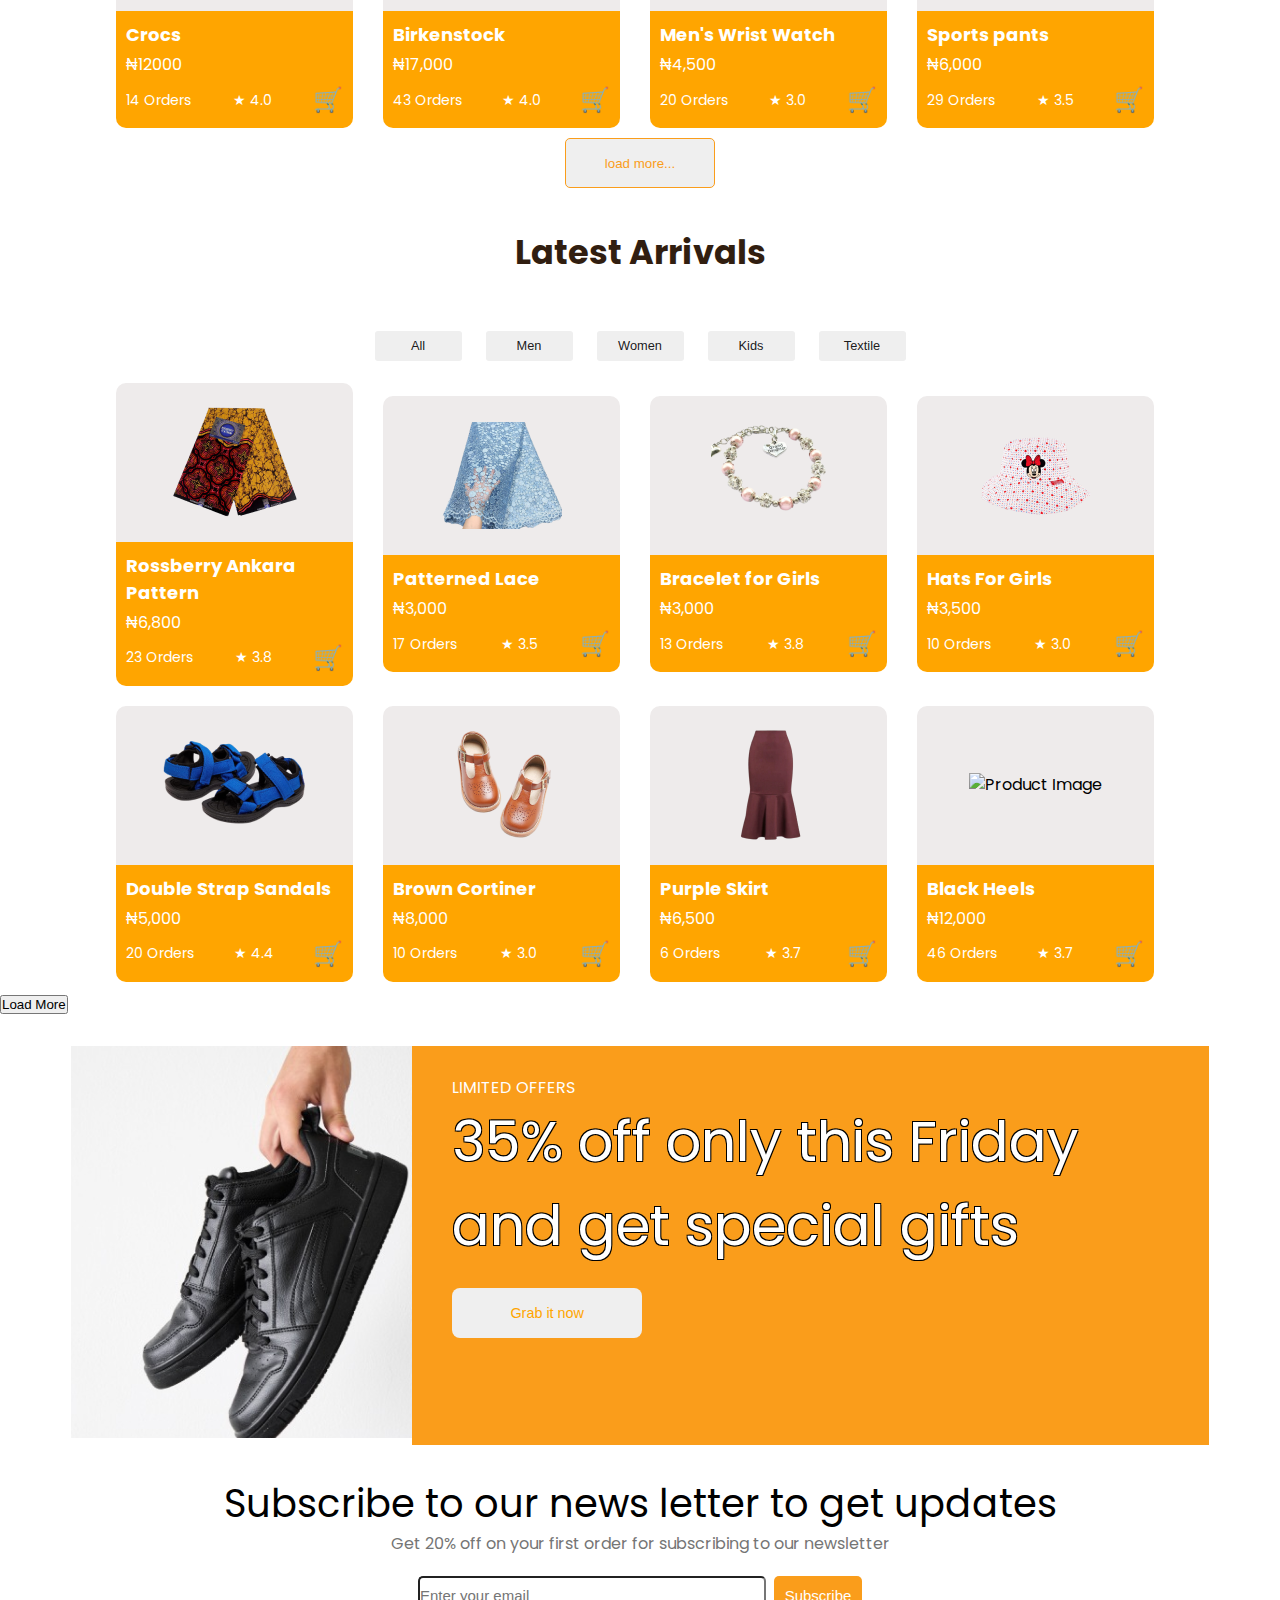
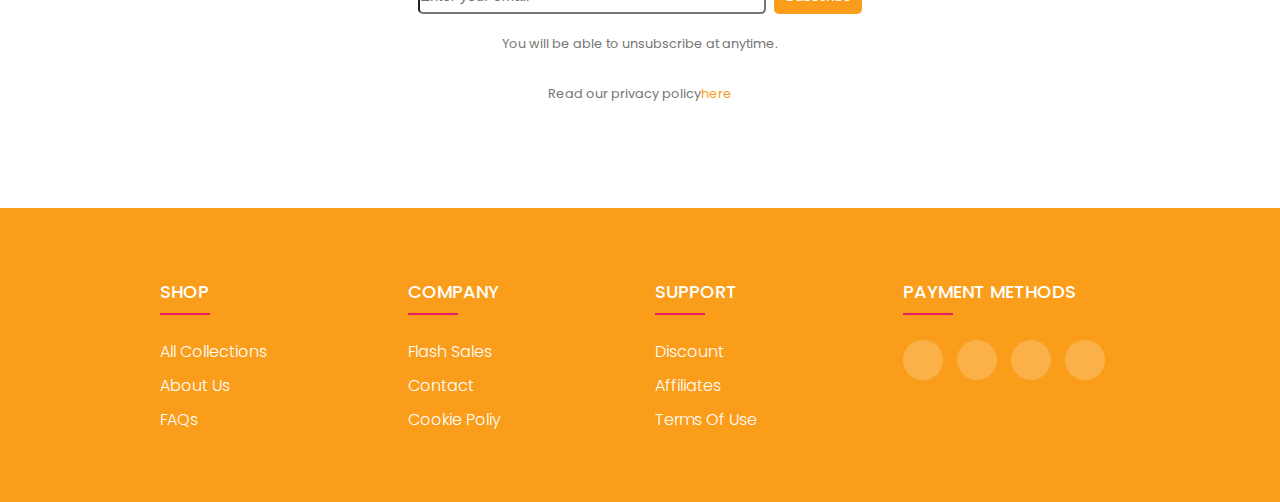
==== commit 1d2485ed: "Update index.html" ====
--- a/index.html
+++ b/index.html
@@ -69,11 +69,11 @@
                 <h1>Products</h1>
                 <div class="product-items">
 
-                    <button><a href="#All">All</a></button>
-                    <button><a href="">Men</a></button>
-                    <button><a href="">Women</a></button>
-                    <button><a href="">Kids</a></button>
-                    <button><a href="">Textile</a></button>
+                    <button><a href="#">All</a></button>
+                    <button><a href="FASHIONS/mens-fashion.html">Men</a></button>
+                    <button><a href="FASHIONS/womens-fashion.html">Women</a></button>
+                    <button><a href="FASHIONS/kids-fashion.html">Kids</a></button>
+                    <button><a href="FASHIONS/textile.html">Textile</a></button>
                 </div>
             </div>
             <div class="items">
@@ -114,7 +114,7 @@
 
                       <div class="product-card">
                         <div class="product-image">
-                          <img src="image folder/image-removebg-preview (22) 1.png" alt="Product Image">
+                          <img src="image folder/image-" alt="Product Image">
                         </div>
                         <div class="product-details">
                           <div class="material-name">Cargo shorts</div>
--- a/style.css
+++ b/style.css
@@ -1,39 +1,82 @@
+@import url('https://fonts.googleapis.com/css2?family=Poppins:wght@300;400;500;600;700&display=swap');
+
 *{
     padding: 0;
     margin: 0;
     box-sizing: border-box;
     /*border: 1px solid red;*/
 }
+body{
+	line-height: 1.5;
+	font-family: 'Poppins', sans-serif;
+}
 .container{
-    width: 100%;
-    height: 100vh;
+    max-width: 1440px;
     background: white;
 }
-.header{
-    width: 100%;
-    height:100px ;
-    padding: 35px 0;
+
+header{
+    background-color: #fa9d1b ;
+  }
+  
+  li{
+    list-style: none;
+  }
+  
+  a{
+    color: white;
+    text-decoration: none;
+  }
+  
+  .contents{
+    max-width: 1224px;
+    width: 92%;
     margin: 0 auto;
-    display: flex;
-    align-items: center;
-    justify-content: space-around;
-    background: #fa9d1b;
-}
-.logo{
-    color: white;
-}
-.navbar ul li{
-    display: inline-block;
-    list-style: none;
-    position: relative;
-}
-.navbar ul li a{
-    text-decoration: none;
-    padding: 0 20px;
-    text-transform: uppercase;
-    color: #fff;
-    font-weight: bold;
-}
+  
+  }
+  
+  .navbar{
+    min-height: 70px;
+    display: flex;
+    justify-content: space-between;
+    align-items: center;
+  }
+  
+  .nav-branding{
+    font-size: 2rem;
+  }
+  
+  .nav-menu{
+    display: flex;
+    justify-content: space-between;
+    align-items: center;
+    gap: 250px;
+  }
+  
+  .nav-link{
+    transition: 0.3s ease-out;
+  }
+  
+  .nav-link:hover{
+    color: dodgerblue;
+  }
+  
+  .hamburger{
+    display: none;
+    cursor: pointer;
+  }
+  
+  .bar{
+    display: block;
+    width: 25px;
+    height: 3px;
+    margin: 5px auto;
+    -webkit-transition: all 0.3s ease;
+    transition: all 0.3s ease;
+    background-color: white;
+  }
+
+  
 .search{
     display: flex;
     align-items: center;
@@ -47,6 +90,7 @@
     border-radius: 5px;
     border: 1px solid #eeebeb;
     margin-right: 30px;
+    position: relative;
 }
 .search button{
     background-color: #fa9d1b;
@@ -71,6 +115,13 @@
     display: inline-block;
     text-decoration: none;
     color: #5c5555;
+    font-weight: bold;
+    font-size: 1rem;
+}
+.cloth{
+    max-width: 1200px;
+    margin: auto;
+    display: block;
 }
 .product h1{
     display: flex;
@@ -78,18 +129,13 @@
     justify-content: center;
     margin: 40px 0;
     color: #311e10;
-}
-.nav{
-    display: flex;
-    align-items: center;
-    justify-content: space-around;
-}
-.nav button{
-    text-transform: uppercase;
-}
+    font-size: 2.1rem;
+}
+
 .outline{
     display: flex;
     justify-content: space-evenly;
+    padding: 0 30px;
 }
 .end-icon{
     display: flex;
@@ -107,6 +153,77 @@
     align-items: center;
     justify-content: center;
 }
+
+.product-container{
+    display: flex;
+    align-items: center;
+    justify-content: center;
+}
+
+.product-card {
+    display: flex;
+    flex-direction: column;
+    padding: 10px;
+    border-radius: 50%;
+  }
+ 
+  .product-image {
+    width: 237px;
+    height: 159px;
+    display: flex;
+    align-items: center;
+    justify-content: center;
+    flex: 0 0 auto;
+    margin-right: 10px;
+    background-color: #eeebeb;
+    border-radius: 10px 10px 0 0px;
+    
+  }
+
+  .product-image img {
+    max-width: 100%;
+    max-height: 100%;
+  }
+  
+  .product-details {
+    flex: 1;
+    background-color: orange;
+    color: #fff;
+    display: flex;
+    flex-direction: column;
+    justify-content: space-between;
+    padding: 10px;
+    width: 237px;
+    border-radius: 0 0px 10px 10px;
+  }
+  
+  .material-name {
+    font-size: 18px;
+    font-weight: bold;
+    margin-bottom: 5px;
+  }
+  
+  .price {
+    font-size: 16px;
+    margin-bottom: 5px;
+  }
+  
+  .rating {
+    display: flex;
+    align-items: center;
+    justify-content: space-between;
+    font-size: 14px;
+  }
+  
+  .cart-icon {
+    color: #fff;
+    font-size: 24px;
+    align-self: flex-end;
+  }
+  
+
+
+
 .images{
     width: 200px;
     height: 200px;
@@ -116,32 +233,78 @@
     background-color: #eeebeb;
 }
 .content span{
-    font-size: 20px;
+    font-size: 1rem;
+    padding: 0 13px;
+}
+.content .price{
+    font-size: 0.8rem;
+    padding: 0 13px;
+}
+.content .outline{
+    font-size: 0.5rem;
+    padding: 0 ;
 }
 .content{
     width: 200px;
     color: white;
     background-color: #fa9d1b;
+
+    
 }
 .item-container{
     display: flex;
     flex-direction: column;
 }
-.footer table{
-    border-collapse: collapse;
-    width: 100%;
-    color: #fff;
-}
-.footer
-th, td{
-    text-align: center;
-    padding: 10px;
+
+
+
+.product-items{
+    display: flex;
+    justify-content: center;
+    align-items: center;
+}
+.product-items button{
+    outline: none;
+    margin: 12px 12px;
+    width: 87px;
+    height: 30px;
+    border: none;
+    border-radius: 3px;
+    
+}
+.product-items button:active{
+    background-color: #fa9d1b;
+    
+}
+.product-items button:hover{
+    background-color: #fa9d1b;
+    
+}
+.product-items button a{
+    outline: none;
+    color: rgba(0, 0, 0, 0.9);
+    padding: 0px 15px;
+    font-size: 0.8rem
+    };
+    
+
+.load-more{
+    width: 190px;
+    height: 50px;
+    border-radius: 8px;
+    font-size: 0.drem;
+    color: #fa9d1b; 
+    background-color: #fff;
+    border: 1px solid #fa9d1b;
+    display: block;
+    margin: 30px auto;
 }
 .sneakers-content{
     display: flex;
     justify-content: center;
     padding: 30px;
-    margin: 35px;
+    margin: auto;
+    max-width: 1199px;
 }
 .sneakers{
     width: 30%;
@@ -150,38 +313,51 @@
     width: 70%;
     background-color: #fa9d1b;
 }
+.limited-offer-content{
+  padding-left: 40px;
+  padding-top: 30px;  
+}
+.limited-offer-content span{
+    padding-top: 30px;
+    color: #fff;
+}
 .limited-offer p{
-    padding: 30px 0;
-    margin: auto 25px;
     color: #fff;
 }
+
 .limited-offer span{
     color: #fff;
-    font-size:40px;
-    font-weight: bolder;
+    font-size:3.5rem;
+    font-weight: 500px;
+    text-shadow: -1px -1px 0 black, 1px -1px 0 black, -1px 1px 0 black, 1px 1px 0 black;
 }
 .limited-offer br{
     padding-top: 30px;
     margin-top: 20px;
 }
 .limited-offer .grab{
-    width: 100px;
-    height: 30px;
-    border-radius: 3px;
+    width: 190px;
+    height: 50px;
+    border-radius: 8px;
     border: none;
     margin-top: 10px;
+    font-size: 0.9rem;
+    color: orange;
 }
 .unsubscribe p{
     display: flex;
     align-items: center;
     justify-content: center;
     margin: 15px;
-    font-size: 30px;
+    font-size: 0.8rem;
+    color: rgba(117, 117, 117, 1);
 }
 .unsubscribe span{
     display: flex;
     justify-content: center;
     padding: 15px;
+    color:  rgba(117, 117, 117, 1);
+    font-size: 0.8rem;
 }
 .unsubscribe span a{
     color: #fa9d1b;
@@ -193,28 +369,37 @@
     margin: 20px;
 }
 .subscribe input{
-    width: 35%;
-    outline: none;
+    width: 348px;
+    height: 38px;
+    border-radius: 1px;
+    outline-color: rgba(117, 117, 117, 1) ;
     font-size: 15px;
-    margin-right: 15px;
+    margin-right: 8px;
+    border-radius: 5px;
 }
 .subscribe button{
     border-radius: 5px;
     font-size: 15px;
-    width: 10%;
-    height: 15%;
+    width: 88px;
+    height: 38px;
+    background-color: #fa9d1b;
+    color: white;
+    border: none;
+    padding: 0 10px;
 }
 .sub p{
     display: flex;
     align-items: center;
     justify-content: center;
-}
-.sub h3{
-    display: flex;
-    justify-content: center;
-    align-items: center;
-    font-size: large;
-    font-weight: bold;
+    color: rgba(117, 117, 117, 1);
+}
+.sub span{
+    display: flex;
+    justify-content: center;
+    align-items: center;
+    font-size: 2.4rem;
+    font-weight: 500px;
+   
 }
 .btn{
     display: flex;
@@ -264,22 +449,216 @@
     background-color: #fa9d1b;
     content: "";
 }
-.payment-table{
-    display: flex;
-    align-items: center;
-    justify-content: center;
-    background-color: #fa9d1b;
-    text-decoration: none;
-}
-.payment{
-    color: #fff;
-    text-decoration: none;
-    text-transform: uppercase;
-    padding-top: 20px;
-    margin-top: 30px;
-}
-@media (max-width:1010px){
-    .navbar{
-        display: none;
-    }
-}
+
+
+
+
+
+
+.containers{
+	max-width: 990px;
+	margin:auto;
+}
+.row{
+	display: flex;
+	flex-wrap: wrap;
+}
+ul{
+	list-style: none;
+}
+.footers{
+	background-color: #fa9d1b;
+    padding: 70px 0;
+    margin-top: 90px;
+}
+.footer-col{
+   width: 25%;
+   padding: 0 15px;
+}
+.footer-col h4{
+	font-size: 18px;
+	color: #ffffff;
+	text-transform: capitalize;
+	margin-bottom: 35px;
+	font-weight: 500;
+	position: relative;
+}
+.footer-col h4::before{
+	content: '';
+	position: absolute;
+	left:0;
+	bottom: -10px;
+	background-color: #e91e63;
+	height: 2px;
+	box-sizing: border-box;
+	width: 50px;
+}
+.footer-col ul li:not(:last-child){
+	margin-bottom: 10px;
+}
+.footer-col ul li a{
+	font-size: 16px;
+	text-transform: capitalize;
+	color: #ffffff;
+	text-decoration: none;
+	font-weight: 300;
+	color: white;
+	display: block;
+	transition: all 0.3s ease;
+}
+.footer-col ul li a:hover{
+	color: #ffffff;
+	padding-left: 8px;
+}
+.footer-col .social-links a{
+	display: inline-block;
+	height: 40px;
+	width: 40px;
+	background-color: rgba(255,255,255,0.2);
+	margin:0 10px 10px 0;
+	text-align: center;
+	line-height: 40px;
+	border-radius: 50%;
+	color: #ffffff;
+	transition: all 0.5s ease;
+}
+.footer-col .social-links a:hover{
+	color: #24262b;
+	background-color: #ffffff;
+}
+
+/*responsive*/
+@media(max-width: 767px){
+  .footer-col{
+    width: 50%;
+    margin-bottom: 30px;
+}
+}
+@media(max-width: 574px){
+  .footer-col{
+    width: 100%;
+}
+}
+@media(max-width:1024px){
+    .hamburger{
+      display: block;
+    }
+  
+    .hamburger.active .bar:nth-child(2){
+      opacity: 0;
+    }
+    .hamburger.active .bar:nth-child(1){
+      transform: translateY(8px) rotate(45deg);
+    }
+    .hamburger.active .bar:nth-child(3){
+      transform: translateY(-8px) rotate(-45deg);
+    }
+  
+    .nav-menu{
+      position: fixed;
+      left: -100%;
+      top: 70px;
+      gap: 0;
+      flex-direction: column;
+      background-color: #fa9d1b ;
+      width: 100%;
+      text-align: center;
+      transition: 0.3s;
+    }
+  
+    .nav-item{
+      margin: 16px 0;
+    }
+  
+    .nav-menu.active{
+      left: 0;
+    }
+  }
+  
+
+  /* Media Query for responsive design */
+@media (max-width: 600px) {
+    .product-container{
+        display: flex;
+        flex-direction: column;
+        align-items: center;
+        justify-content: center;
+    }
+    .product-card {
+      flex-direction: column;
+      align-items: center;
+    }
+  
+    .product-image {
+        margin-right: 0;
+        margin-bottom: 0px;
+    }
+  
+    .product-details {
+      text-align: center;
+    }
+  
+    .cart-icon {
+      margin-top: 10px;
+    }
+
+
+    .product h1{
+        display: flex;
+        align-items: center;
+        justify-content: center;
+        margin: 40px 0;
+        color: #311e10;
+        font-size: 2.9.1rem;
+    }
+    .sneakers-content{
+        display: flex;
+        flex-direction: column;
+        justify-content: center;
+        padding: 30px;
+        margin: auto;
+        
+    }
+
+
+    .sneakers{
+        width: 420px;
+    }
+    .limited-offer{
+        width: 420px;
+        background-color: #fa9d1b;
+    }
+    .limited-offer-content{
+      padding-left: 30px;
+      padding-top: 5px;
+      margin-top: 0;  
+    }
+    .limited-offer-content span{
+        padding-top: 30px;
+        color: #fff;
+    }
+    .limited-offer p{
+        color: #fff;
+    }
+    
+    .limited-offer span{
+        color: #fff;
+        font-size:2.5rem;
+        font-weight: 500px;
+        text-shadow: -1px -1px 0 black, 1px -1px 0 black, -1px 1px 0 black, 1px 1px 0 black;
+    }
+    .limited-offer br{
+        padding-top: 15px;
+        margin-top: 10px;
+    }
+    .limited-offer .grab{
+        width: 100px;
+        height: 30px;
+        border-radius: 8px;
+        border: none;
+        margin-top: 5px;
+        font-size: 0.8rem;
+        color: orange;
+    }
+  }
+  
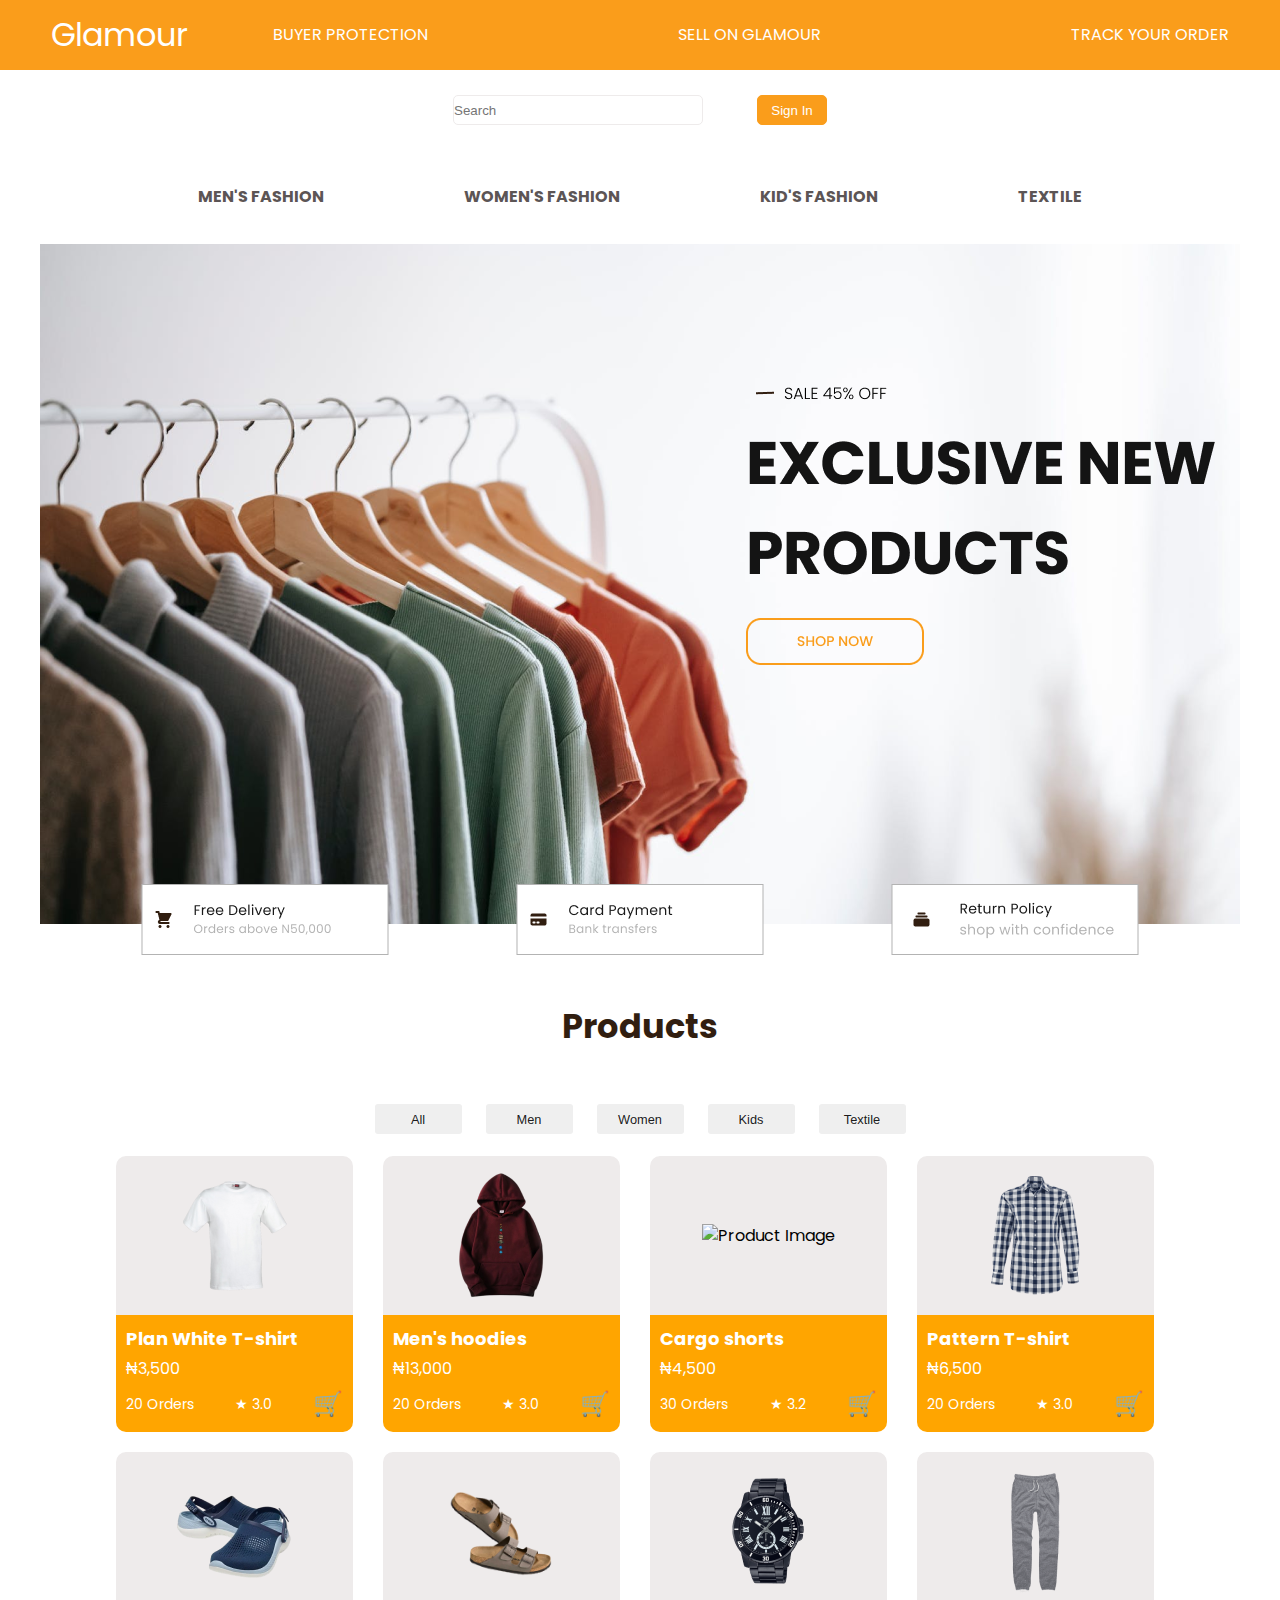
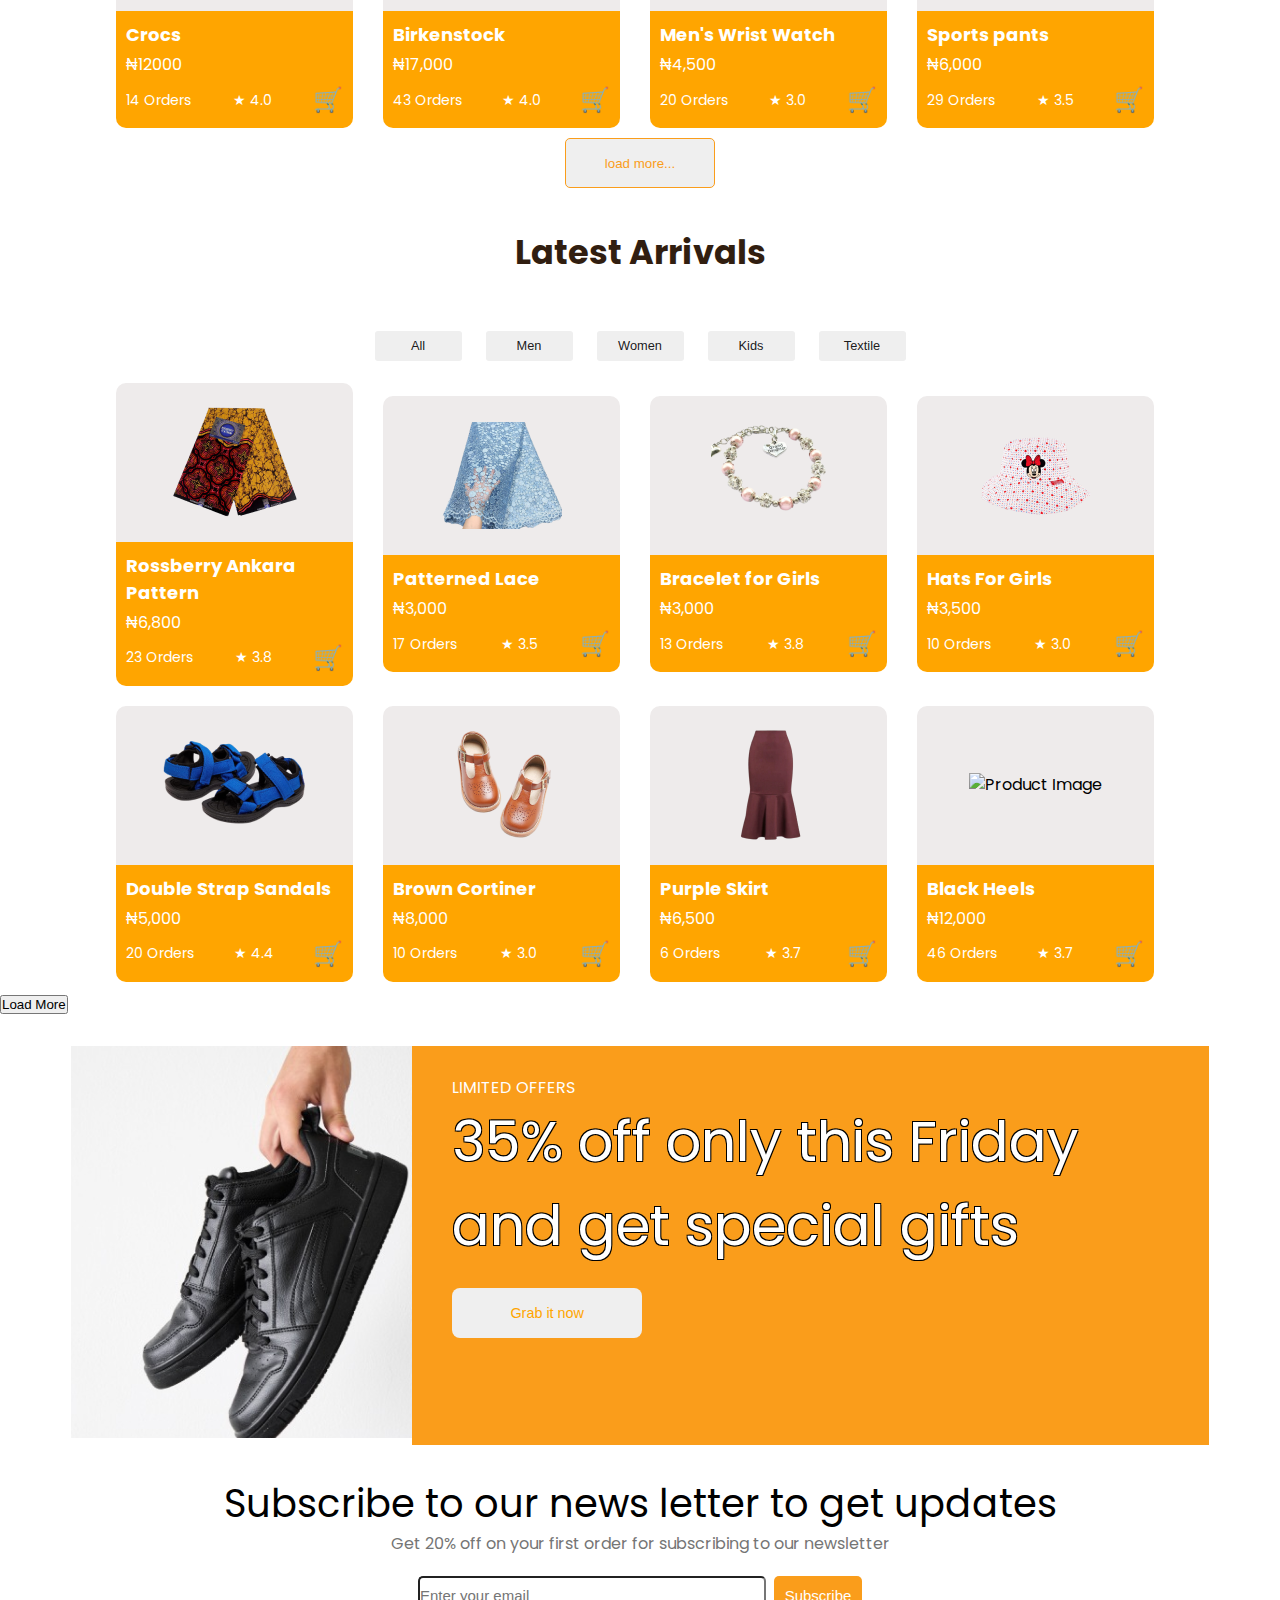
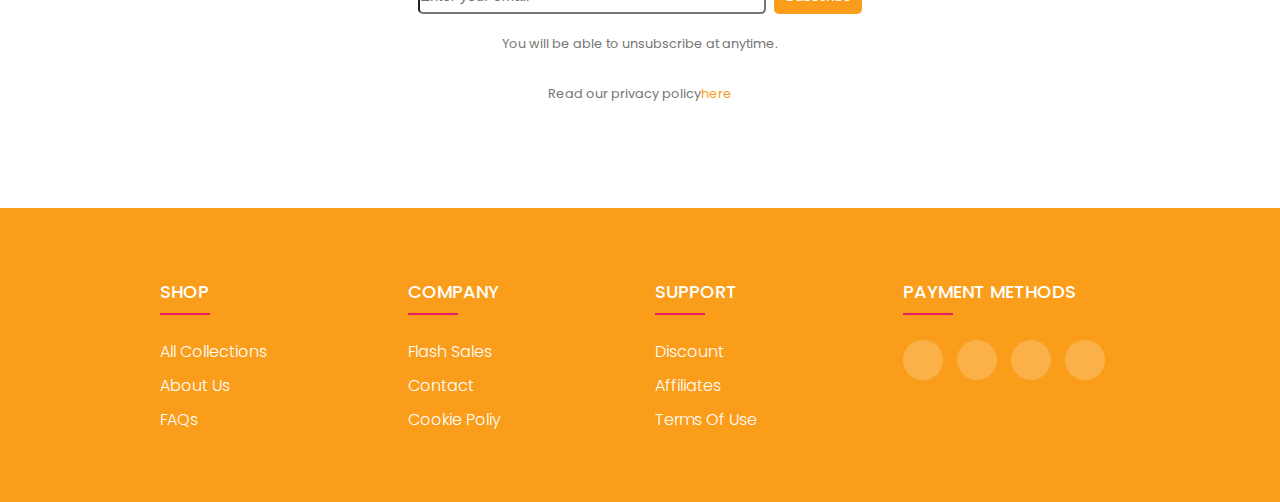
==== commit 1d4e826f: "Update index.html" ====
--- a/index.html
+++ b/index.html
@@ -50,7 +50,7 @@
                 <form>
                     <i class="fa-solid fa-magnifying-glass"></i>
                     <input type="text" placeholder="Search" />
-                    <button>Sign In</button>
+                    <button> <a href="sign.html">Sign In </a></button>
                 </form>
             </div>
             <div class="fashion">
@@ -114,7 +114,7 @@
 
                       <div class="product-card">
                         <div class="product-image">
-                          <img src="image folder/image-" alt="Product Image">
+                          <img src="image folder/cargo" alt="Product Image">
                         </div>
                         <div class="product-details">
                           <div class="material-name">Cargo shorts</div>
@@ -348,7 +348,7 @@
             
                                   <div class="product-card">
                                     <div class="product-image">
-                                      <img src="" alt="Product Image">
+                                      <img src="image folder/heel" alt="Product Image">
                                     </div>
                                     <div class="product-details">
                                       <div class="material-name">Black Heels</div>
